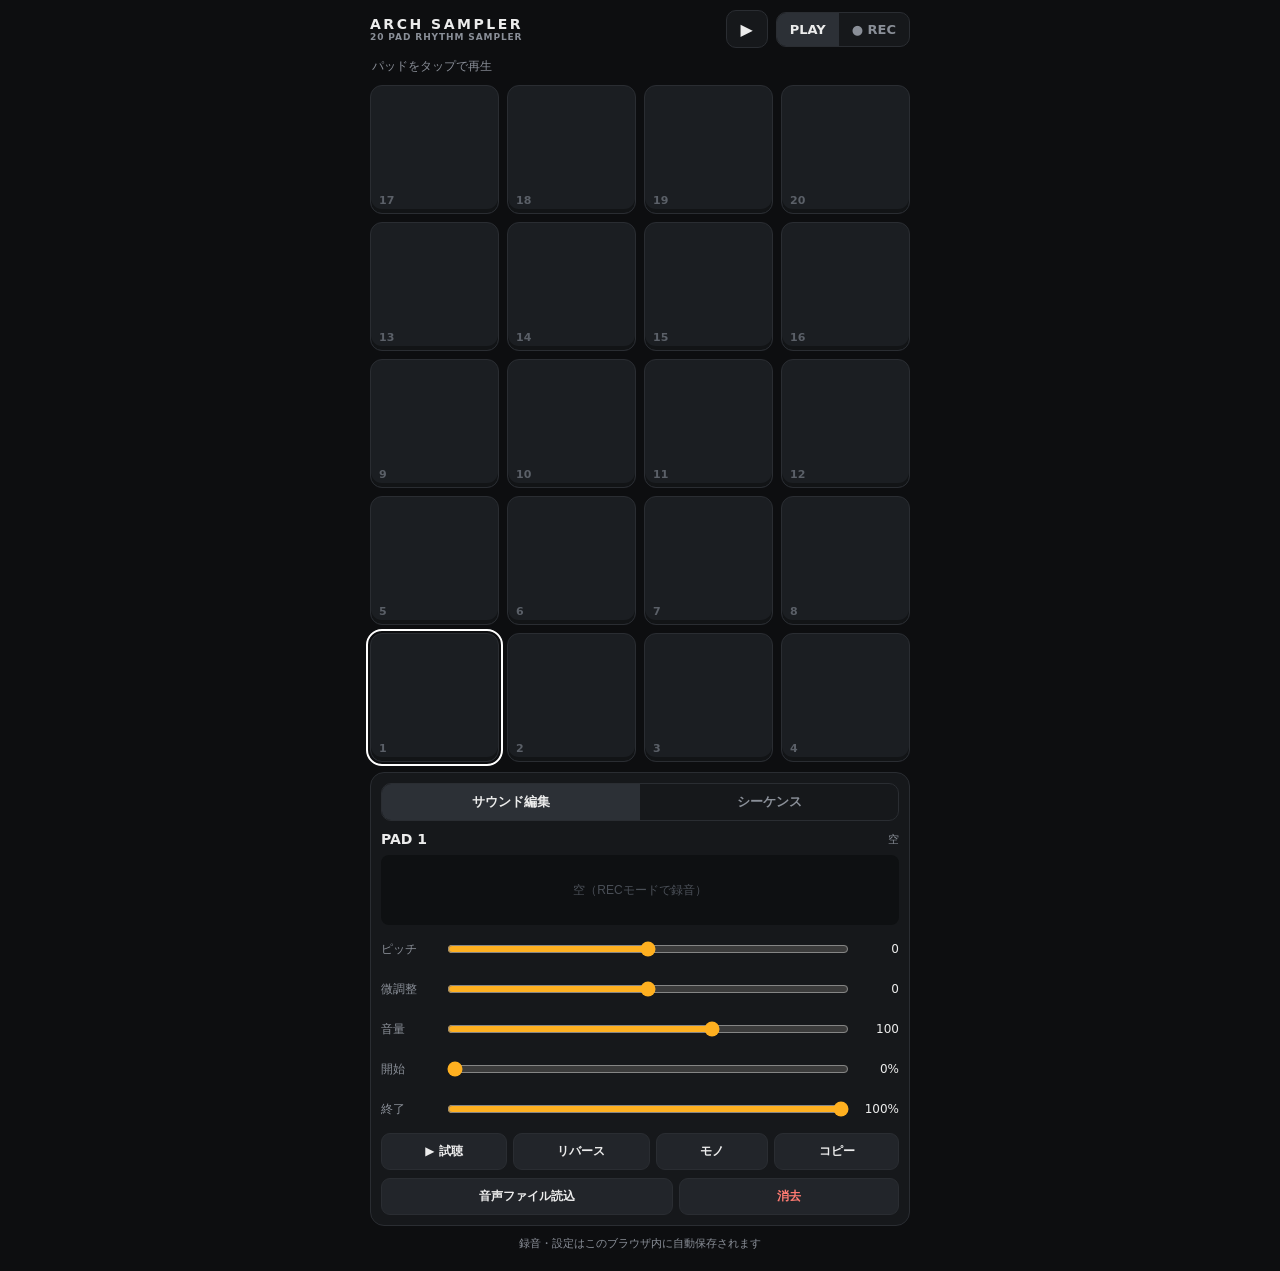
==== index.html @ 5389b0fb "Add ARCH SAMPLER Co-Authored-By: Claude Opus 5.5 <noreply@anthropic.com> Claude-Session: https://cla" ====
<!DOCTYPE html>
<html lang="ja">
<head>
<meta charset="utf-8">
<meta name="viewport" content="width=device-width,initial-scale=1,maximum-scale=1,user-scalable=no,viewport-fit=cover">
<meta name="apple-mobile-web-app-capable" content="yes">
<meta name="theme-color" content="#0d0e10">
<title>ARCH SAMPLER</title>
<style>
:root{--bg:#0d0e10;--panel:#16181b;--line:#2a2d32;--text:#ececec;--dim:#8a8f98;--rec:#ff3b30;--acc:#ffb020}
*{box-sizing:border-box;-webkit-tap-highlight-color:transparent;user-select:none;-webkit-user-select:none;-webkit-touch-callout:none}
html,body{margin:0;background:var(--bg);color:var(--text);font-family:-apple-system,"Hiragino Sans","Noto Sans JP",system-ui,sans-serif;min-height:100%;overscroll-behavior:none}
body{padding:env(safe-area-inset-top) env(safe-area-inset-right) env(safe-area-inset-bottom) env(safe-area-inset-left)}
.app{max-width:560px;margin:0 auto;padding:10px;display:flex;flex-direction:column;gap:10px}
header{display:flex;align-items:center;gap:8px}
h1{font-size:14px;letter-spacing:.18em;margin:0;flex:1;font-weight:800}
h1 small{display:block;font-size:9px;letter-spacing:.1em;color:var(--dim);font-weight:600}
button{font-family:inherit;cursor:pointer}
.seg{display:flex;background:var(--panel);border:1px solid var(--line);border-radius:10px;overflow:hidden}
.seg button{background:none;border:0;color:var(--dim);font-weight:700;font-size:13px;padding:9px 13px}
.seg button.on{background:#2c3036;color:var(--text)}
.seg button.rec.on{background:var(--rec);color:#fff}
.play{width:42px;height:38px;border-radius:10px;border:1px solid var(--line);background:var(--panel);color:var(--text);font-size:16px}
.play.on{background:var(--acc);color:#000;border-color:var(--acc)}
.hint{font-size:12px;color:var(--dim);min-height:17px;padding:0 2px}
.hint.warn{color:var(--acc)}
.pads{display:grid;grid-template-columns:repeat(4,1fr);gap:8px;touch-action:none}
.pad{position:relative;aspect-ratio:1/1;border-radius:12px;background:#1b1e22;border:1px solid var(--line);box-shadow:inset 0 -4px 0 rgba(0,0,0,.35);display:flex;align-items:flex-end;justify-content:space-between;padding:6px 8px;font-size:11px;color:#5b6068;transition:transform .04s,filter .04s;touch-action:none;overflow:hidden}
.pad.has{background:var(--c);color:rgba(0,0,0,.72);border-color:transparent}
.pad.hit{transform:scale(.93);filter:brightness(1.55)}
.pad.sel{outline:2px solid #fff;outline-offset:2px}
.pad.recording{background:var(--rec)!important;color:#fff}
.pad .num{font-weight:800}
.pad .pt{font-weight:700}
.pad .seqdot{position:absolute;top:7px;right:7px;width:6px;height:6px;border-radius:50%;background:rgba(0,0,0,.55);display:none}
.pad.hasseq .seqdot{display:block}
.pad .lv{position:absolute;left:0;bottom:0;width:100%;height:0;background:rgba(255,255,255,.35);pointer-events:none}
.mode-rec .pad:not(.recording){box-shadow:inset 0 0 0 2px rgba(255,59,48,.45),inset 0 -4px 0 rgba(0,0,0,.35)}
.paste .pad{animation:blink .5s infinite alternate}
@keyframes blink{to{filter:brightness(1.3)}}
.panel{background:var(--panel);border:1px solid var(--line);border-radius:14px;padding:10px;display:flex;flex-direction:column;gap:10px}
.tabs{align-self:stretch}.tabs button{flex:1}
.row{display:flex;align-items:center;gap:10px}
.row b{font-size:14px}
.row .info{font-size:11px;color:var(--dim);margin-left:auto}
canvas{width:100%;height:70px;background:#0e1012;border-radius:8px;display:block}
.ctl{display:grid;grid-template-columns:56px 1fr 44px;align-items:center;gap:8px;font-size:12px;color:var(--dim)}
.ctl output{text-align:right;color:var(--text);font-variant-numeric:tabular-nums}
input[type=range]{width:100%;accent-color:var(--acc);height:28px}
.btns{display:flex;flex-wrap:wrap;gap:6px}
.btns button{flex:1 1 auto;min-width:64px;background:#22252a;border:1px solid var(--line);color:var(--text);border-radius:9px;padding:9px 8px;font-size:12px;font-weight:700}
.btns button.on{background:var(--acc);color:#000;border-color:var(--acc)}
.btns button.danger{color:#ff7b72}
.steps{display:grid;grid-template-columns:repeat(8,1fr);gap:6px}
.step{aspect-ratio:1/1;border-radius:7px;border:1px solid var(--line);background:#1d2024}
.step.q{background:#24282d}
.step.on{background:var(--c,var(--acc));border-color:transparent}
.step.now{box-shadow:0 0 0 2px #fff}
.hidden{display:none!important}
.small{font-size:11px;color:var(--dim);line-height:1.5}
</style>
</head>
<body>
<div class="app" id="app">
  <header>
    <h1>ARCH SAMPLER<small>20 PAD RHYTHM SAMPLER</small></h1>
    <button class="play" id="playBtn" aria-label="再生">▶</button>
    <div class="seg" id="modeSeg">
      <button data-mode="play" class="on">PLAY</button>
      <button data-mode="rec" class="rec">● REC</button>
    </div>
  </header>
  <div class="hint" id="hint">パッドをタップで再生</div>
  <div class="pads" id="pads"></div>

  <section class="panel">
    <div class="seg tabs" id="tabSeg">
      <button data-tab="edit" class="on">サウンド編集</button>
      <button data-tab="seq">シーケンス</button>
    </div>

    <div id="tab-edit" style="display:flex;flex-direction:column;gap:8px">
      <div class="row"><b id="selName">PAD 1</b><span class="info" id="selInfo">空</span></div>
      <canvas id="wave"></canvas>
      <div class="ctl"><span>ピッチ</span><input type="range" id="pitch" min="-24" max="24" step="1" value="0"><output id="pitchO">0</output></div>
      <div class="ctl"><span>微調整</span><input type="range" id="fine" min="-50" max="50" step="1" value="0"><output id="fineO">0</output></div>
      <div class="ctl"><span>音量</span><input type="range" id="vol" min="0" max="150" step="1" value="100"><output id="volO">100</output></div>
      <div class="ctl"><span>開始</span><input type="range" id="start" min="0" max="1000" step="1" value="0"><output id="startO">0%</output></div>
      <div class="ctl"><span>終了</span><input type="range" id="end" min="0" max="1000" step="1" value="1000"><output id="endO">100%</output></div>
      <div class="btns">
        <button id="audition">▶ 試聴</button>
        <button id="revBtn">リバース</button>
        <button id="monoBtn">モノ</button>
        <button id="copyBtn">コピー</button>
      </div>
      <div class="btns">
        <button id="loadBtn">音声ファイル読込</button>
        <button id="clearBtn" class="danger">消去</button>
      </div>
      <input type="file" id="file" accept="audio/*" class="hidden">
    </div>

    <div id="tab-seq" class="hidden" style="flex-direction:column;gap:8px">
      <div class="row"><b id="seqName">PAD 1</b><span class="info">16ステップ</span></div>
      <div class="steps" id="steps"></div>
      <div class="ctl"><span>BPM</span><input type="range" id="bpm" min="60" max="200" step="1" value="100"><output id="bpmO">100</output></div>
      <div class="ctl"><span>スウィング</span><input type="range" id="swing" min="0" max="60" step="1" value="0"><output id="swingO">0%</output></div>
      <div class="btns">
        <button id="liveBtn">● タップで打ち込み</button>
        <button id="clearPadSeq">このパッドをクリア</button>
        <button id="clearSeq" class="danger">全クリア</button>
      </div>
      <div class="small">パッドを選んでステップをタップ。「タップで打ち込み」をONにして再生中にパッドを叩くと、近いステップに記録されます。</div>
    </div>
  </section>
  <div class="small" style="text-align:center;padding-bottom:8px">録音・設定はこのブラウザ内に自動保存されます</div>
</div>

<script>
(() => {
const N = 20, STEPS = 16, MAX_REC = 20;
const $ = id => document.getElementById(id);
const hintEl = $('hint');
let ctx = null, master = null;
let mode = 'play', sel = 0, tab = 'edit';
let micStream = null, micSrc = null, micProc = null;
let recPad = -1, recChunks = [], recLen = 0, recLevel = 0;
let copySrc = -1;
let bpm = 100, swing = 0, playing = false, live = false;
let curStep = 0, nextTime = 0, timer = null, schedQ = [];

const pads = Array.from({length: N}, () => ({data: null, sr: 44100, buf: null, rbuf: null, pitch: 0, fine: 0, vol: 100, rev: false, mono: false, start: 0, end: 1000, voice: null}));
let steps = Array.from({length: N}, () => new Array(STEPS).fill(false));
const color = i => `hsl(${(i * 37) % 360} 78% 62%)`;

// ---------- audio ----------
function ensureCtx() {
  if (!ctx) {
    ctx = new (window.AudioContext || window.webkitAudioContext)();
    master = ctx.createGain(); master.gain.value = 0.9;
    const comp = ctx.createDynamicsCompressor();
    comp.threshold.value = -10; comp.ratio.value = 4;
    master.connect(comp); comp.connect(ctx.destination);
  }
  if (ctx.state !== 'running') ctx.resume();
}
function makeBuf(data, sr) {
  const b = ctx.createBuffer(1, data.length, sr);
  if (b.copyToChannel) b.copyToChannel(data, 0); else b.getChannelData(0).set(data);
  return b;
}
function getBuf(p, rev) {
  if (rev) { if (!p.rbuf) p.rbuf = makeBuf(p.data.slice().reverse(), p.sr); return p.rbuf; }
  if (!p.buf) p.buf = makeBuf(p.data, p.sr); return p.buf;
}
function trigger(i, when) {
  const p = pads[i]; if (!p.data) return;
  ensureCtx();
  const t = Math.max(when || 0, ctx.currentTime);
  const buf = getBuf(p, p.rev);
  const rate = Math.pow(2, (p.pitch + p.fine / 100) / 12);
  const dur = buf.duration;
  let s = p.start / 1000 * dur, e = p.end / 1000 * dur;
  if (e < s + 0.01) e = Math.min(dur, s + 0.01);
  if (p.rev) { const s2 = dur - e; e = dur - s; s = s2; }
  const len = (e - s) / rate;
  if (p.mono && p.voice) { try { p.voice.g.gain.setTargetAtTime(0, t, 0.005); p.voice.src.stop(t + 0.03); } catch (_) {} }
  const src = ctx.createBufferSource(); src.buffer = buf; src.playbackRate.value = rate;
  const g = ctx.createGain(); const v = p.vol / 100;
  g.gain.setValueAtTime(0, t); g.gain.linearRampToValueAtTime(v, t + 0.002);
  g.gain.setValueAtTime(v, t + Math.max(0.003, len - 0.008)); g.gain.linearRampToValueAtTime(0, t + len);
  src.connect(g); g.connect(master);
  src.start(t, s, e - s);
  p.voice = {src, g};
  const delay = (t - ctx.currentTime) * 1000;
  setTimeout(() => flash(i), Math.max(0, delay));
}

// ---------- mic / recording ----------
async function ensureMic() {
  if (micProc) return true;
  ensureCtx();
  if (!navigator.mediaDevices || !navigator.mediaDevices.getUserMedia) { hint('このブラウザではマイクが使えません（https で開いてください）', true); return false; }
  try {
    micStream = await navigator.mediaDevices.getUserMedia({audio: {echoCancellation: false, noiseSuppression: false, autoGainControl: false}});
  } catch (e) { hint('マイクの許可が必要です（' + e.name + '）', true); return false; }
  micSrc = ctx.createMediaStreamSource(micStream);
  micProc = ctx.createScriptProcessor(2048, 1, 1);
  micProc.onaudioprocess = ev => {
    const d = ev.inputBuffer.getChannelData(0);
    let pk = 0; for (let k = 0; k < d.length; k += 4) { const a = Math.abs(d[k]); if (a > pk) pk = a; }
    recLevel = recLevel * 0.6 + pk * 0.4;
    if (recPad >= 0) {
      recChunks.push(new Float32Array(d)); recLen += d.length;
      if (recLen / ctx.sampleRate >= MAX_REC) finishRec();
    }
  };
  micSrc.connect(micProc); micProc.connect(ctx.destination);
  return true;
}
function stopMic() {
  if (recPad >= 0) finishRec();
  try { micSrc && micSrc.disconnect(); micProc && micProc.disconnect(); } catch (_) {}
  if (micStream) micStream.getTracks().forEach(t => t.stop());
  micStream = micSrc = micProc = null;
}
function startRec(i) {
  if (!micProc) { ensureMic().then(ok => ok && hint('準備OK。パッドを長押しで録音')); return; }
  recPad = i; recChunks = []; recLen = 0;
  padEls[i].classList.add('recording');
  hint('録音中… 指を離すと停止');
  meterLoop();
}
function meterLoop() {
  if (recPad < 0) return;
  padEls[recPad].querySelector('.lv').style.height = Math.min(100, recLevel * 140) + '%';
  requestAnimationFrame(meterLoop);
}
function finishRec() {
  if (recPad < 0) return;
  const i = recPad; recPad = -1;
  padEls[i].classList.remove('recording');
  padEls[i].querySelector('.lv').style.height = '0';
  const all = new Float32Array(recLen); let o = 0;
  for (const c of recChunks) { all.set(c, o); o += c.length; }
  recChunks = [];
  const sr = ctx.sampleRate;
  const data = trimNorm(all, sr);
  if (!data) { hint('音が小さすぎるか短すぎたので保存しませんでした', true); return; }
  setSample(i, data, sr);
  hint(`PAD ${i + 1} に録音しました（${(data.length / sr).toFixed(2)}秒）`);
}
function trimNorm(d, sr) {
  let pk = 0; for (let k = 0; k < d.length; k++) { const a = Math.abs(d[k]); if (a > pk) pk = a; }
  if (pk < 0.01) return null;
  const th = Math.max(0.008, pk * 0.06);
  let a = 0; while (a < d.length && Math.abs(d[a]) < th) a++;
  let b = d.length - 1; while (b > a && Math.abs(d[b]) < th * 0.5) b--;
  a = Math.max(0, a - Math.floor(sr * 0.004));
  b = Math.min(d.length, b + Math.floor(sr * 0.05));
  if (b - a < sr * 0.03) return null;
  const out = d.slice(a, b); const g = 0.95 / pk;
  for (let k = 0; k < out.length; k++) out[k] *= g;
  const f = Math.min(64, out.length >> 2); for (let k = 0; k < f; k++) out[k] *= k / f; // anti-click fade-in
  return out;
}
function setSample(i, data, sr) {
  const p = pads[i];
  Object.assign(p, {data, sr, buf: null, rbuf: null, start: 0, end: 1000, rev: false});
  savePad(i); select(i); renderPads();
}

// ---------- sequencer ----------
function stepDur() { return 60 / bpm / 4; }
function schedule() {
  while (nextTime < ctx.currentTime + 0.12) {
    const sw = (curStep % 2 === 1) ? stepDur() * (swing / 100) * 0.5 : 0;
    const t = nextTime + sw;
    for (let i = 0; i < N; i++) if (steps[i][curStep]) trigger(i, t);
    const s = curStep;
    schedQ.push({t, s}); if (schedQ.length > 40) schedQ.shift();
    setTimeout(() => markStep(s), Math.max(0, (t - ctx.currentTime) * 1000));
    nextTime += stepDur(); curStep = (curStep + 1) % STEPS;
  }
  timer = setTimeout(schedule, 25);
}
function togglePlay() {
  ensureCtx();
  playing = !playing;
  $('playBtn').classList.toggle('on', playing);
  $('playBtn').textContent = playing ? '■' : '▶';
  if (playing) { curStep = 0; schedQ = []; nextTime = ctx.currentTime + 0.06; schedule(); }
  else { clearTimeout(timer); markStep(-1); }
}
function liveRecord(i) {
  if (!playing || !live || !schedQ.length) return;
  const now = ctx.currentTime; let best = null;
  for (const e of schedQ) if (!best || Math.abs(e.t - now) < Math.abs(best.t - now)) best = e;
  if (best && !steps[i][best.s]) { steps[i][best.s] = true; saveSeq(); renderPads(); if (i === sel) renderSteps(); }
}

// ---------- UI ----------
const padsEl = $('pads'); const padEls = [];
const rowOrder = []; // display top row = pads 17-20 like MPC
for (let r = 4; r >= 0; r--) for (let c = 0; c < 4; c++) rowOrder.push(r * 4 + c);
for (const i of rowOrder) {
  const el = document.createElement('div');
  el.className = 'pad'; el.style.setProperty('--c', color(i));
  el.innerHTML = `<div class="lv"></div><span class="seqdot"></span><span class="num">${i + 1}</span><span class="pt"></span>`;
  el.addEventListener('pointerdown', ev => padDown(i, ev));
  el.addEventListener('pointerup', () => padUp(i));
  el.addEventListener('pointercancel', () => padUp(i));
  el.addEventListener('contextmenu', e => e.preventDefault());
  padsEl.appendChild(el); padEls[i] = el;
}
function padDown(i, ev) {
  ev.preventDefault();
  try { ev.target.closest('.pad').setPointerCapture(ev.pointerId); } catch (_) {}
  ensureCtx();
  if (copySrc >= 0) { doPaste(i); return; }
  if (mode === 'rec') { select(i); startRec(i); return; }
  trigger(i); liveRecord(i);
  if (sel !== i) select(i);
}
function padUp(i) { if (mode === 'rec' && recPad === i) finishRec(); }
function flash(i) { const el = padEls[i]; el.classList.add('hit'); setTimeout(() => el.classList.remove('hit'), 90); }
function renderPads() {
  for (let i = 0; i < N; i++) {
    const p = pads[i], el = padEls[i];
    el.classList.toggle('has', !!p.data);
    el.classList.toggle('sel', i === sel);
    el.classList.toggle('hasseq', steps[i].some(Boolean));
    el.querySelector('.pt').textContent = p.data && p.pitch ? (p.pitch > 0 ? '+' : '') + p.pitch : '';
  }
}
function hint(t, warn) { hintEl.textContent = t; hintEl.classList.toggle('warn', !!warn); }
function defaultHint() { hint(mode === 'rec' ? 'パッドを押している間だけ録音（最大20秒・無音は自動カット）' : 'パッドをタップで再生'); }

function select(i) {
  sel = i; const p = pads[i];
  $('selName').textContent = $('seqName').textContent = 'PAD ' + (i + 1);
  $('selInfo').textContent = p.data ? (p.data.length / p.sr).toFixed(2) + '秒' : '空';
  setCtl('pitch', p.pitch); setCtl('fine', p.fine); setCtl('vol', p.vol); setCtl('start', p.start); setCtl('end', p.end);
  $('revBtn').classList.toggle('on', p.rev); $('monoBtn').classList.toggle('on', p.mono);
  renderPads(); drawWave(); renderSteps();
}
function setCtl(id, v) { $(id).value = v; showCtl(id, v); }
function showCtl(id, v) {
  const o = $(id + 'O');
  if (id === 'start' || id === 'end') o.textContent = Math.round(v / 10) + '%';
  else if (id === 'pitch' || id === 'fine') o.textContent = (v > 0 ? '+' : '') + v;
  else o.textContent = v;
}
['pitch', 'fine', 'vol', 'start', 'end'].forEach(id => {
  $(id).addEventListener('input', e => {
    const p = pads[sel]; let v = +e.target.value;
    if (id === 'start' && v > p.end - 5) { v = p.end - 5; e.target.value = v; }
    if (id === 'end' && v < p.start + 5) { v = p.start + 5; e.target.value = v; }
    p[id] = v; showCtl(id, v);
    if (id === 'start' || id === 'end') drawWave();
    if (id === 'pitch') renderPads();
    savePadSoon(sel);
  });
  $(id).addEventListener('change', () => { if (pads[sel].data && id !== 'vol') trigger(sel); });
});
$('audition').onclick = () => trigger(sel);
$('revBtn').onclick = () => { const p = pads[sel]; p.rev = !p.rev; $('revBtn').classList.toggle('on', p.rev); savePad(sel); trigger(sel); };
$('monoBtn').onclick = () => { const p = pads[sel]; p.mono = !p.mono; $('monoBtn').classList.toggle('on', p.mono); savePad(sel); };
$('copyBtn').onclick = () => {
  if (!pads[sel].data) { hint('コピーする音がありません', true); return; }
  copySrc = sel; document.getElementById('app').classList.add('paste');
  hint(`PAD ${sel + 1} のコピー先をタップ（同じパッドでキャンセル）`, true);
};
function doPaste(i) {
  const s = copySrc; copySrc = -1; document.getElementById('app').classList.remove('paste');
  if (i === s) { defaultHint(); return; }
  const a = pads[s], b = pads[i];
  Object.assign(b, {data: a.data, sr: a.sr, buf: a.buf, rbuf: a.rbuf, pitch: a.pitch, fine: a.fine, vol: a.vol, rev: a.rev, mono: a.mono, start: a.start, end: a.end});
  savePad(i); select(i); renderPads();
  hint(`PAD ${s + 1} → PAD ${i + 1} にコピー。ピッチを変えて音階にできます`);
}
$('clearBtn').onclick = () => {
  const p = pads[sel]; if (!p.data) return;
  if ($('clearBtn').dataset.arm !== '1') { $('clearBtn').dataset.arm = '1'; $('clearBtn').textContent = 'もう一度で消去'; setTimeout(() => { $('clearBtn').dataset.arm = ''; $('clearBtn').textContent = '消去'; }, 2000); return; }
  $('clearBtn').dataset.arm = ''; $('clearBtn').textContent = '消去';
  Object.assign(p, {data: null, buf: null, rbuf: null, pitch: 0, fine: 0, vol: 100, rev: false, mono: false, start: 0, end: 1000});
  savePad(sel); select(sel);
};
$('loadBtn').onclick = () => { ensureCtx(); $('file').click(); };
$('file').onchange = async e => {
  const f = e.target.files[0]; e.target.value = ''; if (!f) return;
  try {
    const ab = await f.arrayBuffer();
    const buf = await new Promise((res, rej) => { const r = ctx.decodeAudioData(ab, res, rej); if (r && r.then) r.then(res, rej); });
    const len = Math.min(buf.length, buf.sampleRate * 30);
    const d = new Float32Array(len);
    for (let c = 0; c < buf.numberOfChannels; c++) { const ch = buf.getChannelData(c); for (let k = 0; k < len; k++) d[k] += ch[k] / buf.numberOfChannels; }
    const out = trimNorm(d, buf.sampleRate) || d;
    setSample(sel, out, buf.sampleRate);
    hint(`PAD ${sel + 1} に「${f.name}」を読み込みました`);
  } catch (err) { hint('このファイルは読み込めませんでした', true); }
};

// mode / tabs
$('modeSeg').onclick = async e => {
  const b = e.target.closest('button'); if (!b) return;
  mode = b.dataset.mode;
  [...$('modeSeg').children].forEach(x => x.classList.toggle('on', x === b));
  document.getElementById('app').classList.toggle('mode-rec', mode === 'rec');
  defaultHint();
  if (mode === 'rec') { const ok = await ensureMic(); if (ok) defaultHint(); }
  else stopMic(); // マイクを閉じて再生音量を元に戻す
};
$('tabSeg').onclick = e => {
  const b = e.target.closest('button'); if (!b) return;
  tab = b.dataset.tab;
  [...$('tabSeg').children].forEach(x => x.classList.toggle('on', x === b));
  $('tab-edit').style.display = tab === 'edit' ? 'flex' : 'none';
  $('tab-seq').classList.toggle('hidden', tab !== 'seq'); $('tab-seq').style.display = tab === 'seq' ? 'flex' : 'none';
};
$('playBtn').onclick = togglePlay;

// steps
const stepsEl = $('steps'); const stepEls = [];
for (let s = 0; s < STEPS; s++) {
  const b = document.createElement('button'); b.className = 'step' + (Math.floor(s / 4) % 2 ? ' q' : '');
  b.onclick = () => { steps[sel][s] = !steps[sel][s]; renderSteps(); renderPads(); saveSeq(); if (steps[sel][s] && !playing) trigger(sel); };
  stepsEl.appendChild(b); stepEls.push(b);
}
function renderSteps() { stepEls.forEach((b, s) => { b.classList.toggle('on', steps[sel][s]); b.style.setProperty('--c', color(sel)); }); }
function markStep(s) { stepEls.forEach((b, k) => b.classList.toggle('now', k === s)); }
$('bpm').oninput = e => { bpm = +e.target.value; $('bpmO').textContent = bpm; saveSeq(); };
$('swing').oninput = e => { swing = +e.target.value; $('swingO').textContent = swing + '%'; saveSeq(); };
$('liveBtn').onclick = () => { live = !live; $('liveBtn').classList.toggle('on', live); hint(live ? '再生中にパッドを叩くとステップに記録されます' : 'パッドをタップで再生'); };
$('clearPadSeq').onclick = () => { steps[sel].fill(false); renderSteps(); renderPads(); saveSeq(); };
$('clearSeq').onclick = () => { steps.forEach(r => r.fill(false)); renderSteps(); renderPads(); saveSeq(); };

// waveform
function drawWave() {
  const cv = $('wave'), dpr = window.devicePixelRatio || 1;
  const w = cv.clientWidth * dpr, h = cv.clientHeight * dpr;
  if (!w) return; cv.width = w; cv.height = h;
  const g = cv.getContext('2d'); g.clearRect(0, 0, w, h);
  const p = pads[sel];
  if (!p.data) { g.fillStyle = '#4a4f57'; g.font = `${12 * dpr}px sans-serif`; g.textAlign = 'center'; g.fillText(mode === 'rec' ? 'パッドを長押しで録音' : '空（RECモードで録音）', w / 2, h / 2 + 4 * dpr); return; }
  const d = p.data, step = d.length / w;
  g.fillStyle = color(sel);
  for (let x = 0; x < w; x++) {
    let mn = 1, mx = -1; const a = Math.floor(x * step), b = Math.min(d.length, Math.floor((x + 1) * step) + 1);
    for (let k = a; k < b; k++) { const v = d[k]; if (v < mn) mn = v; if (v > mx) mx = v; }
    const y1 = (1 - mx) * h / 2, y2 = (1 - mn) * h / 2; g.fillRect(x, y1, 1, Math.max(1, y2 - y1));
  }
  g.fillStyle = 'rgba(0,0,0,.65)';
  g.fillRect(0, 0, w * p.start / 1000, h); g.fillRect(w * p.end / 1000, 0, w, h);
  g.fillStyle = '#fff'; g.fillRect(w * p.start / 1000, 0, dpr, h); g.fillRect(w * p.end / 1000 - dpr, 0, dpr, h);
}
window.addEventListener('resize', drawWave);

// ---------- persistence (IndexedDB, optional) ----------
let db = null; const saveTimers = {};
function openDB() {
  return new Promise(res => {
    try { const r = indexedDB.open('arch-sampler', 1); r.onupgradeneeded = () => r.result.createObjectStore('kv'); r.onsuccess = () => { db = r.result; res(); }; r.onerror = () => res(); }
    catch (_) { res(); }
  });
}
function put(k, v) { try { db && db.transaction('kv', 'readwrite').objectStore('kv').put(v, k); } catch (_) {} }
function get(k) { return new Promise(res => { try { const r = db.transaction('kv').objectStore('kv').get(k); r.onsuccess = () => res(r.result); r.onerror = () => res(null); } catch (_) { res(null); } }); }
function savePad(i) { const p = pads[i]; put('pad' + i, {data: p.data, sr: p.sr, pitch: p.pitch, fine: p.fine, vol: p.vol, rev: p.rev, mono: p.mono, start: p.start, end: p.end}); }
function savePadSoon(i) { clearTimeout(saveTimers[i]); saveTimers[i] = setTimeout(() => savePad(i), 400); }
function saveSeq() { put('seq', {steps, bpm, swing}); }
async function load() {
  await openDB(); if (!db) return;
  for (let i = 0; i < N; i++) { const v = await get('pad' + i); if (v) Object.assign(pads[i], v, {buf: null, rbuf: null}); }
  const s = await get('seq');
  if (s) { if (s.steps) steps = s.steps; bpm = s.bpm || 100; swing = s.swing || 0; $('bpm').value = bpm; $('bpmO').textContent = bpm; $('swing').value = swing; $('swingO').textContent = swing + '%'; }
}

load().then(() => { select(0); renderPads(); });
select(0);
})();
</script>
</body>
</html>
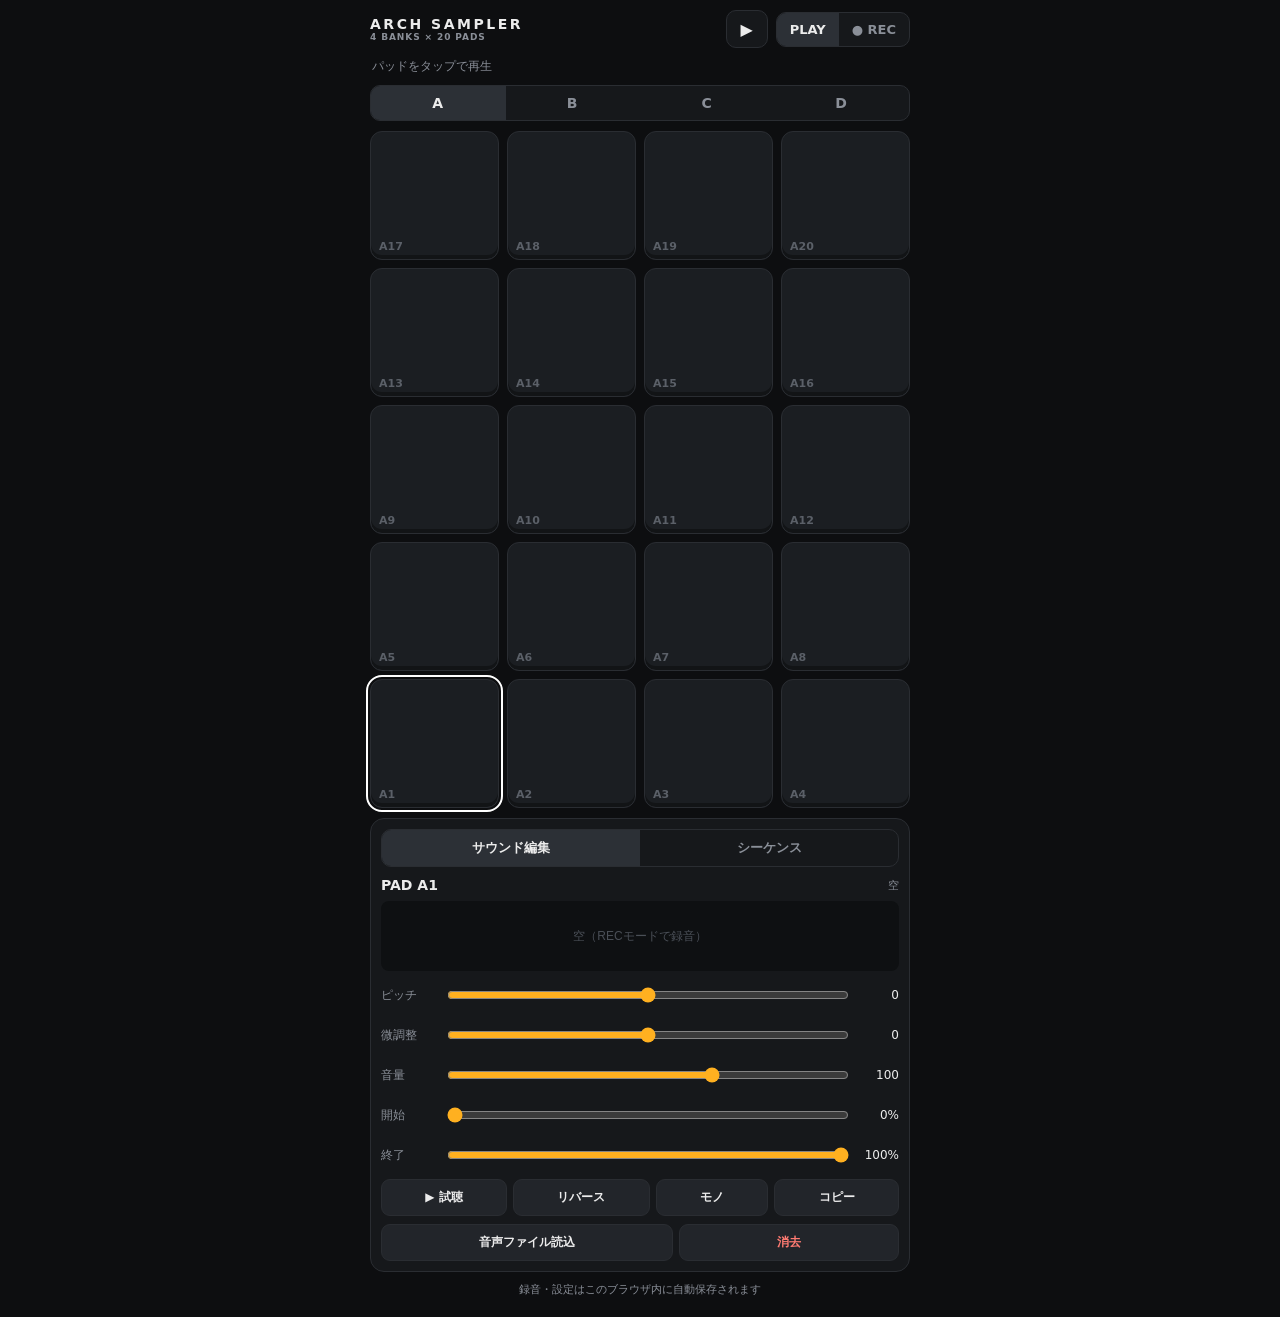
==== commit 615af8ad: "Fix quiet playback after recording on iOS; add pad banks A-D Co-Authored-By: Claude Opus 5.5 <norepl" ====
--- a/index.html
+++ b/index.html
@@ -32,6 +32,10 @@
 .pad.recording{background:var(--rec)!important;color:#fff}
 .pad .num{font-weight:800}
 .pad .pt{font-weight:700}
+.pad.arming{background:#ff9500!important;color:#000}
+.banks button{flex:1;position:relative;font-size:14px;letter-spacing:.1em}
+.banks button i{position:absolute;top:6px;right:8px;width:5px;height:5px;border-radius:50%}
+.banks button i.used{background:#8a8f98}.banks button i.seq{background:var(--acc)}
 .pad .seqdot{position:absolute;top:7px;right:7px;width:6px;height:6px;border-radius:50%;background:rgba(0,0,0,.55);display:none}
 .pad.hasseq .seqdot{display:block}
 .pad .lv{position:absolute;left:0;bottom:0;width:100%;height:0;background:rgba(255,255,255,.35);pointer-events:none}
@@ -63,7 +67,7 @@
 <body>
 <div class="app" id="app">
   <header>
-    <h1>ARCH SAMPLER<small>20 PAD RHYTHM SAMPLER</small></h1>
+    <h1>ARCH SAMPLER<small>4 BANKS × 20 PADS</small></h1>
     <button class="play" id="playBtn" aria-label="再生">▶</button>
     <div class="seg" id="modeSeg">
       <button data-mode="play" class="on">PLAY</button>
@@ -71,6 +75,7 @@
     </div>
   </header>
   <div class="hint" id="hint">パッドをタップで再生</div>
+  <div class="seg banks" id="banks"></div>
   <div class="pads" id="pads"></div>
 
   <section class="panel">
@@ -118,7 +123,10 @@
 
 <script>
 (() => {
-const N = 20, STEPS = 16, MAX_REC = 20;
+const PER = 20, BANKS = 4, N = PER * BANKS, STEPS = 16, MAX_REC = 20, BANK_NAMES = 'ABCD';
+let bank = 0;
+const padName = g => 'PAD ' + BANK_NAMES[Math.floor(g / PER)] + (g % PER + 1);
+const elOf = g => (Math.floor(g / PER) === bank ? padEls[g % PER] : null);
 const $ = id => document.getElementById(id);
 const hintEl = $('hint');
 let ctx = null, master = null;
@@ -134,6 +142,18 @@
 const color = i => `hsl(${(i * 37) % 360} 78% 62%)`;
 
 // ---------- audio ----------
+function setSession(type) { try { if (navigator.audioSession) navigator.audioSession.type = type; } catch (_) {} }
+function resetCtx() {
+  // iOSはマイク使用後に再生が通話用の小さい音量のまま戻らないことがあるので、AudioContextを作り直す
+  const wasPlaying = playing;
+  if (wasPlaying) togglePlay();
+  try { ctx && ctx.close(); } catch (_) {}
+  ctx = null; master = null;
+  pads.forEach(p => { p.buf = null; p.rbuf = null; p.voice = null; });
+  setSession('playback');
+  ensureCtx();
+  if (wasPlaying) togglePlay();
+}
 function ensureCtx() {
   if (!ctx) {
     ctx = new (window.AudioContext || window.webkitAudioContext)();
@@ -179,6 +199,7 @@
 // ---------- mic / recording ----------
 async function ensureMic() {
   if (micProc) return true;
+  setSession('play-and-record');
   ensureCtx();
   if (!navigator.mediaDevices || !navigator.mediaDevices.getUserMedia) { hint('このブラウザではマイクが使えません（https で開いてください）', true); return false; }
   try {
@@ -198,37 +219,55 @@
   micSrc.connect(micProc); micProc.connect(ctx.destination);
   return true;
 }
-function stopMic() {
-  if (recPad >= 0) finishRec();
+// マイクを閉じて再生用の音量に戻す
+function releaseMic() {
+  const had = !!micStream;
   try { micSrc && micSrc.disconnect(); micProc && micProc.disconnect(); } catch (_) {}
   if (micStream) micStream.getTracks().forEach(t => t.stop());
   micStream = micSrc = micProc = null;
-}
+  if (had) resetCtx();
+}
+function stopMic() {
+  recWant = -1; clearArming();
+  if (recPad >= 0) finishRec(); else releaseMic();
+}
+let recWant = -1;
+function clearArming() { padEls.forEach(e => e.classList.remove('arming')); }
 function startRec(i) {
-  if (!micProc) { ensureMic().then(ok => ok && hint('準備OK。パッドを長押しで録音')); return; }
+  recWant = i;
+  const el = elOf(i); el && el.classList.add('arming');
+  hint('準備中… 赤くなったら録音開始');
+  if (micProc) { beginRec(i); return; }
+  ensureMic().then(ok => {
+    if (ok && recWant === i) beginRec(i);
+    else { clearArming(); if (ok) releaseMic(); else return; defaultHint(); }
+  });
+}
+function beginRec(i) {
+  clearArming();
   recPad = i; recChunks = []; recLen = 0;
-  padEls[i].classList.add('recording');
-  hint('録音中… 指を離すと停止');
+  const el = elOf(i); el && el.classList.add('recording');
+  hint('● 録音中… 指を離すと停止');
   meterLoop();
 }
 function meterLoop() {
   if (recPad < 0) return;
-  padEls[recPad].querySelector('.lv').style.height = Math.min(100, recLevel * 140) + '%';
+  const el = elOf(recPad); if (el) el.querySelector('.lv').style.height = Math.min(100, recLevel * 140) + '%';
   requestAnimationFrame(meterLoop);
 }
 function finishRec() {
   if (recPad < 0) return;
-  const i = recPad; recPad = -1;
-  padEls[i].classList.remove('recording');
-  padEls[i].querySelector('.lv').style.height = '0';
+  const i = recPad; recPad = -1; recWant = -1;
+  padEls.forEach(e => { e.classList.remove('recording'); e.querySelector('.lv').style.height = '0'; });
   const all = new Float32Array(recLen); let o = 0;
   for (const c of recChunks) { all.set(c, o); o += c.length; }
   recChunks = [];
   const sr = ctx.sampleRate;
+  releaseMic(); // 録音のたびにマイクを閉じる → 音量が小さくならない
   const data = trimNorm(all, sr);
   if (!data) { hint('音が小さすぎるか短すぎたので保存しませんでした', true); return; }
   setSample(i, data, sr);
-  hint(`PAD ${i + 1} に録音しました（${(data.length / sr).toFixed(2)}秒）`);
+  hint(`${padName(i)} に録音しました（${(data.length / sr).toFixed(2)}秒）`);
 }
 function trimNorm(d, sr) {
   let pk = 0; for (let k = 0; k < d.length; k++) { const a = Math.abs(d[k]); if (a > pk) pk = a; }
@@ -283,15 +322,29 @@
 const padsEl = $('pads'); const padEls = [];
 const rowOrder = []; // display top row = pads 17-20 like MPC
 for (let r = 4; r >= 0; r--) for (let c = 0; c < 4; c++) rowOrder.push(r * 4 + c);
-for (const i of rowOrder) {
+for (const k of rowOrder) {
   const el = document.createElement('div');
-  el.className = 'pad'; el.style.setProperty('--c', color(i));
-  el.innerHTML = `<div class="lv"></div><span class="seqdot"></span><span class="num">${i + 1}</span><span class="pt"></span>`;
-  el.addEventListener('pointerdown', ev => padDown(i, ev));
-  el.addEventListener('pointerup', () => padUp(i));
-  el.addEventListener('pointercancel', () => padUp(i));
+  el.className = 'pad';
+  el.innerHTML = `<div class="lv"></div><span class="seqdot"></span><span class="num"></span><span class="pt"></span>`;
+  el.addEventListener('pointerdown', ev => padDown(bank * PER + k, ev));
+  el.addEventListener('pointerup', () => padUp(bank * PER + k));
+  el.addEventListener('pointercancel', () => padUp(bank * PER + k));
   el.addEventListener('contextmenu', e => e.preventDefault());
-  padsEl.appendChild(el); padEls[i] = el;
+  padsEl.appendChild(el); padEls[k] = el;
+}
+// バンク切替
+const bankEl = $('banks');
+for (let b = 0; b < BANKS; b++) {
+  const btn = document.createElement('button');
+  btn.innerHTML = `${BANK_NAMES[b]}<i></i>`;
+  btn.onclick = () => setBank(b);
+  bankEl.appendChild(btn);
+}
+function setBank(b) {
+  if (recPad >= 0 || recWant >= 0) return;
+  bank = b;
+  select(bank * PER + (sel % PER));
+  try { localStorage.setItem('arch-sampler-bank', b); } catch (_) {}
 }
 function padDown(i, ev) {
   ev.preventDefault();
@@ -302,23 +355,35 @@
   trigger(i); liveRecord(i);
   if (sel !== i) select(i);
 }
-function padUp(i) { if (mode === 'rec' && recPad === i) finishRec(); }
-function flash(i) { const el = padEls[i]; el.classList.add('hit'); setTimeout(() => el.classList.remove('hit'), 90); }
+function padUp(i) {
+  if (mode !== 'rec') return;
+  if (recPad === i) finishRec();
+  else if (recWant === i) { recWant = -1; clearArming(); defaultHint(); }
+}
+function flash(i) { const el = elOf(i); if (!el) return; el.classList.add('hit'); setTimeout(() => el.classList.remove('hit'), 90); }
 function renderPads() {
-  for (let i = 0; i < N; i++) {
-    const p = pads[i], el = padEls[i];
+  for (let k = 0; k < PER; k++) {
+    const i = bank * PER + k, p = pads[i], el = padEls[k];
+    el.style.setProperty('--c', color(i));
     el.classList.toggle('has', !!p.data);
     el.classList.toggle('sel', i === sel);
     el.classList.toggle('hasseq', steps[i].some(Boolean));
+    el.querySelector('.num').textContent = BANK_NAMES[bank] + (k + 1);
     el.querySelector('.pt').textContent = p.data && p.pitch ? (p.pitch > 0 ? '+' : '') + p.pitch : '';
   }
+  [...bankEl.children].forEach((btn, b) => {
+    btn.classList.toggle('on', b === bank);
+    const used = pads.slice(b * PER, b * PER + PER).some(p => p.data);
+    const seq = steps.slice(b * PER, b * PER + PER).some(r => r.some(Boolean));
+    btn.querySelector('i').className = seq ? 'seq' : used ? 'used' : '';
+  });
 }
 function hint(t, warn) { hintEl.textContent = t; hintEl.classList.toggle('warn', !!warn); }
 function defaultHint() { hint(mode === 'rec' ? 'パッドを押している間だけ録音（最大20秒・無音は自動カット）' : 'パッドをタップで再生'); }
 
 function select(i) {
   sel = i; const p = pads[i];
-  $('selName').textContent = $('seqName').textContent = 'PAD ' + (i + 1);
+  $('selName').textContent = $('seqName').textContent = padName(i);
   $('selInfo').textContent = p.data ? (p.data.length / p.sr).toFixed(2) + '秒' : '空';
   setCtl('pitch', p.pitch); setCtl('fine', p.fine); setCtl('vol', p.vol); setCtl('start', p.start); setCtl('end', p.end);
   $('revBtn').classList.toggle('on', p.rev); $('monoBtn').classList.toggle('on', p.mono);
@@ -349,7 +414,7 @@
 $('copyBtn').onclick = () => {
   if (!pads[sel].data) { hint('コピーする音がありません', true); return; }
   copySrc = sel; document.getElementById('app').classList.add('paste');
-  hint(`PAD ${sel + 1} のコピー先をタップ（同じパッドでキャンセル）`, true);
+  hint(`${padName(sel)} のコピー先をタップ（バンク切替OK・同じパッドでキャンセル）`, true);
 };
 function doPaste(i) {
   const s = copySrc; copySrc = -1; document.getElementById('app').classList.remove('paste');
@@ -357,7 +422,7 @@
   const a = pads[s], b = pads[i];
   Object.assign(b, {data: a.data, sr: a.sr, buf: a.buf, rbuf: a.rbuf, pitch: a.pitch, fine: a.fine, vol: a.vol, rev: a.rev, mono: a.mono, start: a.start, end: a.end});
   savePad(i); select(i); renderPads();
-  hint(`PAD ${s + 1} → PAD ${i + 1} にコピー。ピッチを変えて音階にできます`);
+  hint(`${padName(s)} → ${padName(i)} にコピー。ピッチを変えて音階にできます`);
 }
 $('clearBtn').onclick = () => {
   const p = pads[sel]; if (!p.data) return;
@@ -377,7 +442,7 @@
     for (let c = 0; c < buf.numberOfChannels; c++) { const ch = buf.getChannelData(c); for (let k = 0; k < len; k++) d[k] += ch[k] / buf.numberOfChannels; }
     const out = trimNorm(d, buf.sampleRate) || d;
     setSample(sel, out, buf.sampleRate);
-    hint(`PAD ${sel + 1} に「${f.name}」を読み込みました`);
+    hint(`${padName(sel)} に「${f.name}」を読み込みました`);
   } catch (err) { hint('このファイルは読み込めませんでした', true); }
 };
 
@@ -388,7 +453,7 @@
   [...$('modeSeg').children].forEach(x => x.classList.toggle('on', x === b));
   document.getElementById('app').classList.toggle('mode-rec', mode === 'rec');
   defaultHint();
-  if (mode === 'rec') { const ok = await ensureMic(); if (ok) defaultHint(); }
+  if (mode === 'rec') { const ok = await ensureMic(); if (ok) { releaseMic(); defaultHint(); } } // 許可だけ先に取ってすぐ閉じる
   else stopMic(); // マイクを閉じて再生音量を元に戻す
 };
 $('tabSeg').onclick = e => {
@@ -453,11 +518,12 @@
   await openDB(); if (!db) return;
   for (let i = 0; i < N; i++) { const v = await get('pad' + i); if (v) Object.assign(pads[i], v, {buf: null, rbuf: null}); }
   const s = await get('seq');
-  if (s) { if (s.steps) steps = s.steps; bpm = s.bpm || 100; swing = s.swing || 0; $('bpm').value = bpm; $('bpmO').textContent = bpm; $('swing').value = swing; $('swingO').textContent = swing + '%'; }
-}
-
-load().then(() => { select(0); renderPads(); });
-select(0);
+  if (s) { if (s.steps) s.steps.forEach((r, i) => { if (i < N && Array.isArray(r)) steps[i] = r.slice(0, STEPS); }); bpm = s.bpm || 100; swing = s.swing || 0; $('bpm').value = bpm; $('bpmO').textContent = bpm; $('swing').value = swing; $('swingO').textContent = swing + '%'; }
+}
+
+try { const b = +localStorage.getItem('arch-sampler-bank'); if (b >= 0 && b < BANKS) bank = b; } catch (_) {}
+load().then(() => { select(bank * PER); renderPads(); });
+select(bank * PER);
 })();
 </script>
 </body>
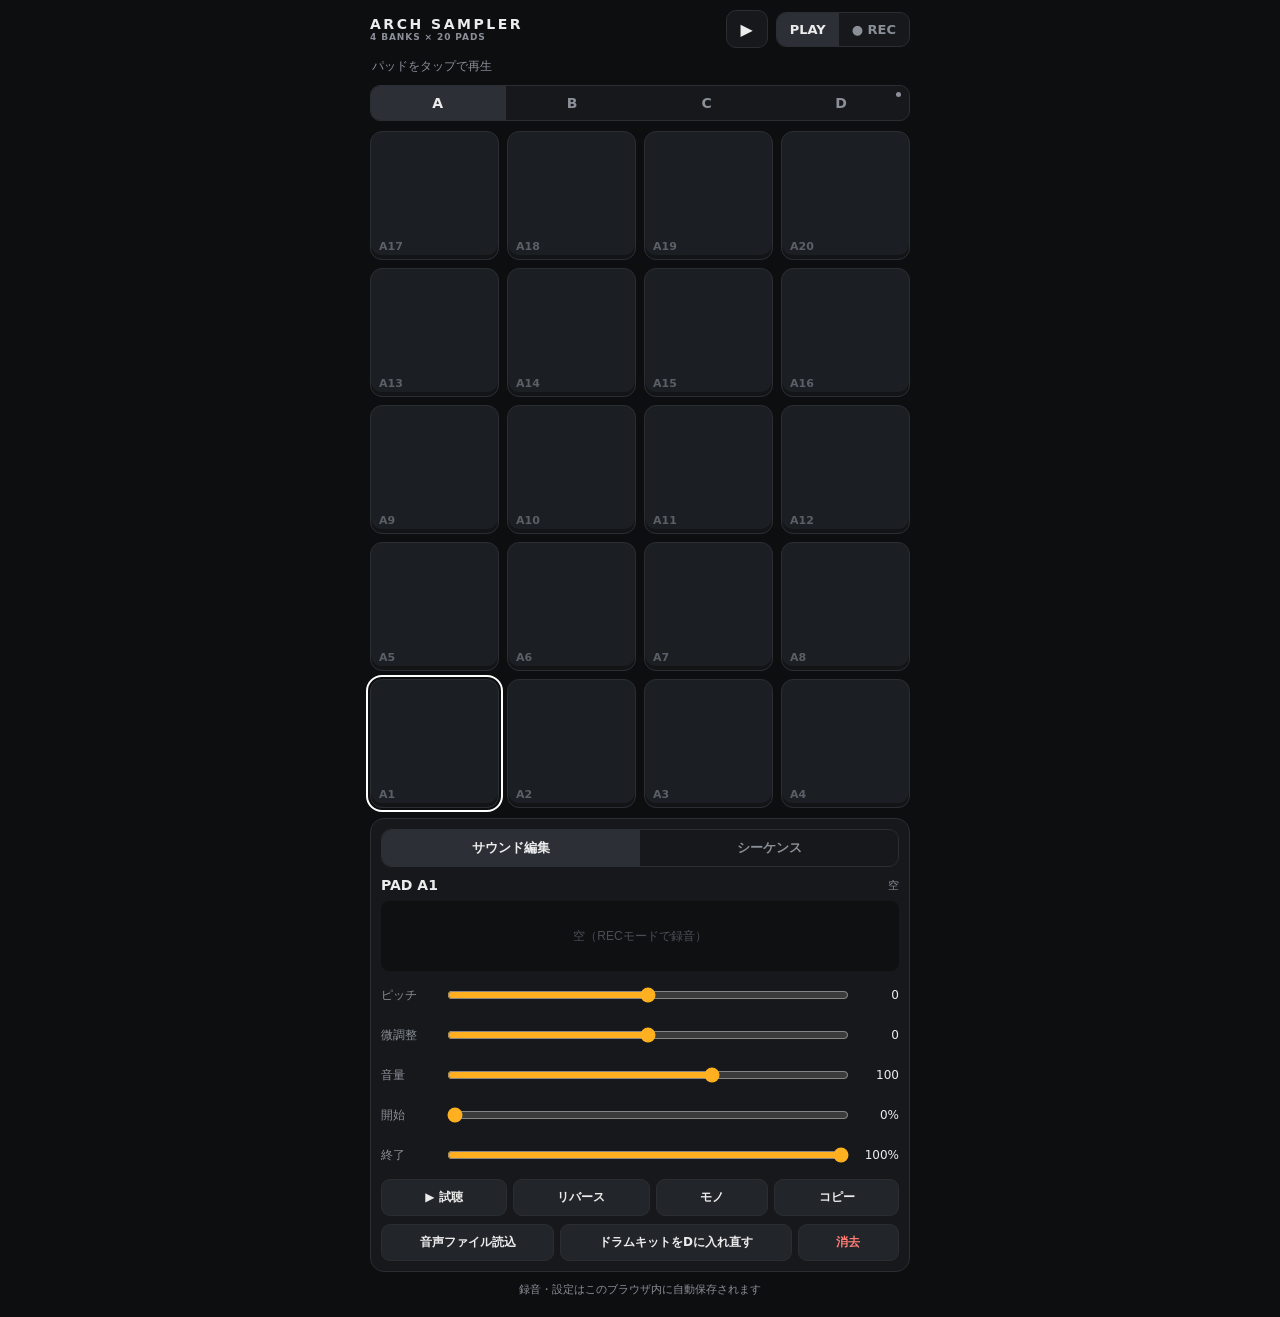
==== commit f94aa468: "Tap-to-arm recording with auto start/stop; built-in drum kit in bank D Co-Authored-By: Claude Opus 5" ====
--- a/index.html
+++ b/index.html
@@ -32,6 +32,7 @@
 .pad.recording{background:var(--rec)!important;color:#fff}
 .pad .num{font-weight:800}
 .pad .pt{font-weight:700}
+.pad .nm{position:absolute;top:6px;left:8px;right:14px;font-size:9px;font-weight:800;letter-spacing:.04em;white-space:nowrap;overflow:hidden;text-overflow:ellipsis}
 .pad.arming{background:#ff9500!important;color:#000}
 .banks button{flex:1;position:relative;font-size:14px;letter-spacing:.1em}
 .banks button i{position:absolute;top:6px;right:8px;width:5px;height:5px;border-radius:50%}
@@ -100,6 +101,7 @@
       </div>
       <div class="btns">
         <button id="loadBtn">音声ファイル読込</button>
+        <button id="drumBtn">ドラムキットをDに入れ直す</button>
         <button id="clearBtn" class="danger">消去</button>
       </div>
       <input type="file" id="file" accept="audio/*" class="hidden">
@@ -137,7 +139,7 @@
 let bpm = 100, swing = 0, playing = false, live = false;
 let curStep = 0, nextTime = 0, timer = null, schedQ = [];
 
-const pads = Array.from({length: N}, () => ({data: null, sr: 44100, buf: null, rbuf: null, pitch: 0, fine: 0, vol: 100, rev: false, mono: false, start: 0, end: 1000, voice: null}));
+const pads = Array.from({length: N}, () => ({name: '', data: null, sr: 44100, buf: null, rbuf: null, pitch: 0, fine: 0, vol: 100, rev: false, mono: false, start: 0, end: 1000, voice: null}));
 let steps = Array.from({length: N}, () => new Array(STEPS).fill(false));
 const color = i => `hsl(${(i * 37) % 360} 78% 62%)`;
 
@@ -211,9 +213,20 @@
     const d = ev.inputBuffer.getChannelData(0);
     let pk = 0; for (let k = 0; k < d.length; k += 4) { const a = Math.abs(d[k]); if (a > pk) pk = a; }
     recLevel = recLevel * 0.6 + pk * 0.4;
+    const dt = d.length / ctx.sampleRate;
     if (recPad >= 0) {
       recChunks.push(new Float32Array(d)); recLen += d.length;
-      if (recLen / ctx.sampleRate >= MAX_REC) finishRec();
+      if (pk > recPeak) recPeak = pk;
+      const silTh = Math.max(noiseFloor * 2.5, recPeak * 0.06, 0.012);
+      silentFor = pk < silTh ? silentFor + dt : 0;
+      if (silentFor >= SILENCE_STOP || recLen / ctx.sampleRate >= MAX_REC) finishRec();
+    } else if (recWant >= 0 && listening) {
+      // 待機中：直前の音を少し残しておき（アタックを逃さない）、音が出たら録音開始
+      preroll.push(new Float32Array(d)); if (preroll.length > 4) preroll.shift();
+      listenTime += dt;
+      if (listenTime < 0.2) { noiseFloor = Math.max(noiseFloor, pk); return; }
+      if (pk > Math.max(0.04, noiseFloor * 3)) beginRec(recWant);
+      else if (listenTime > 20) cancelRec('音が検出されなかったので中止しました');
     }
   };
   micSrc.connect(micProc); micProc.connect(ctx.destination);
@@ -228,30 +241,40 @@
   if (had) resetCtx();
 }
 function stopMic() {
-  recWant = -1; clearArming();
-  if (recPad >= 0) finishRec(); else releaseMic();
-}
-let recWant = -1;
+  if (recPad >= 0) finishRec(); else cancelRec();
+}
+let recWant = -1, listening = false, listenTime = 0, noiseFloor = 0, preroll = [], recPeak = 0, silentFor = 0;
+const SILENCE_STOP = 0.8; // 音が止んでからこの秒数で自動停止
 function clearArming() { padEls.forEach(e => e.classList.remove('arming')); }
 function startRec(i) {
-  recWant = i;
+  recWant = i; listening = false;
   const el = elOf(i); el && el.classList.add('arming');
-  hint('準備中… 赤くなったら録音開始');
-  if (micProc) { beginRec(i); return; }
+  hint('待機中… 音を出すと自動で録音（もう一度タップで中止）');
   ensureMic().then(ok => {
-    if (ok && recWant === i) beginRec(i);
-    else { clearArming(); if (ok) releaseMic(); else return; defaultHint(); }
+    if (!ok) { recWant = -1; clearArming(); return; }
+    if (recWant !== i) return;
+    listenTime = 0; noiseFloor = 0; preroll = []; listening = true;
+    meterLoop();
   });
+}
+function cancelRec(msg) {
+  recWant = -1; listening = false; preroll = [];
+  clearArming(); padEls.forEach(e => e.querySelector('.lv').style.height = '0');
+  releaseMic();
+  if (msg) hint(msg, true); else defaultHint();
 }
 function beginRec(i) {
   clearArming();
-  recPad = i; recChunks = []; recLen = 0;
+  listening = false;
+  recPad = i; recChunks = preroll; preroll = [];
+  recLen = recChunks.reduce((a, c) => a + c.length, 0);
+  recPeak = 0; silentFor = 0;
   const el = elOf(i); el && el.classList.add('recording');
-  hint('● 録音中… 指を離すと停止');
-  meterLoop();
+  hint('● 録音中… 音が止むと自動で停止（タップでも停止）');
 }
 function meterLoop() {
-  if (recPad < 0) return;
+  if (recPad < 0 && recWant < 0) return;
+  if (recPad < 0) { const el = elOf(recWant); if (el) el.querySelector('.lv').style.height = Math.min(100, recLevel * 140) + '%'; requestAnimationFrame(meterLoop); return; }
   const el = elOf(recPad); if (el) el.querySelector('.lv').style.height = Math.min(100, recLevel * 140) + '%';
   requestAnimationFrame(meterLoop);
 }
@@ -285,7 +308,7 @@
 }
 function setSample(i, data, sr) {
   const p = pads[i];
-  Object.assign(p, {data, sr, buf: null, rbuf: null, start: 0, end: 1000, rev: false});
+  Object.assign(p, {name: '', data, sr, buf: null, rbuf: null, start: 0, end: 1000, rev: false});
   savePad(i); select(i); renderPads();
 }
 
@@ -325,7 +348,7 @@
 for (const k of rowOrder) {
   const el = document.createElement('div');
   el.className = 'pad';
-  el.innerHTML = `<div class="lv"></div><span class="seqdot"></span><span class="num"></span><span class="pt"></span>`;
+  el.innerHTML = `<div class="lv"></div><span class="nm"></span><span class="seqdot"></span><span class="num"></span><span class="pt"></span>`;
   el.addEventListener('pointerdown', ev => padDown(bank * PER + k, ev));
   el.addEventListener('pointerup', () => padUp(bank * PER + k));
   el.addEventListener('pointercancel', () => padUp(bank * PER + k));
@@ -351,15 +374,16 @@
   try { ev.target.closest('.pad').setPointerCapture(ev.pointerId); } catch (_) {}
   ensureCtx();
   if (copySrc >= 0) { doPaste(i); return; }
-  if (mode === 'rec') { select(i); startRec(i); return; }
+  if (mode === 'rec') {
+    if (recPad === i) { finishRec(); return; }          // 録音中にタップ → 停止
+    if (recWant === i) { cancelRec(); return; }          // 待機中にタップ → 中止
+    if (recPad >= 0) finishRec(); else if (recWant >= 0) cancelRec();
+    select(i); startRec(i); return;
+  }
   trigger(i); liveRecord(i);
   if (sel !== i) select(i);
 }
-function padUp(i) {
-  if (mode !== 'rec') return;
-  if (recPad === i) finishRec();
-  else if (recWant === i) { recWant = -1; clearArming(); defaultHint(); }
-}
+function padUp(i) {}
 function flash(i) { const el = elOf(i); if (!el) return; el.classList.add('hit'); setTimeout(() => el.classList.remove('hit'), 90); }
 function renderPads() {
   for (let k = 0; k < PER; k++) {
@@ -369,6 +393,7 @@
     el.classList.toggle('sel', i === sel);
     el.classList.toggle('hasseq', steps[i].some(Boolean));
     el.querySelector('.num').textContent = BANK_NAMES[bank] + (k + 1);
+    el.querySelector('.nm').textContent = p.data ? p.name || '' : '';
     el.querySelector('.pt').textContent = p.data && p.pitch ? (p.pitch > 0 ? '+' : '') + p.pitch : '';
   }
   [...bankEl.children].forEach((btn, b) => {
@@ -379,12 +404,12 @@
   });
 }
 function hint(t, warn) { hintEl.textContent = t; hintEl.classList.toggle('warn', !!warn); }
-function defaultHint() { hint(mode === 'rec' ? 'パッドを押している間だけ録音（最大20秒・無音は自動カット）' : 'パッドをタップで再生'); }
+function defaultHint() { hint(mode === 'rec' ? 'パッドをタップ → 音を出すと自動で録音・音が止むと自動で停止' : 'パッドをタップで再生'); }
 
 function select(i) {
   sel = i; const p = pads[i];
   $('selName').textContent = $('seqName').textContent = padName(i);
-  $('selInfo').textContent = p.data ? (p.data.length / p.sr).toFixed(2) + '秒' : '空';
+  $('selInfo').textContent = p.data ? (p.name ? p.name + ' · ' : '') + (p.data.length / p.sr).toFixed(2) + '秒' : '空';
   setCtl('pitch', p.pitch); setCtl('fine', p.fine); setCtl('vol', p.vol); setCtl('start', p.start); setCtl('end', p.end);
   $('revBtn').classList.toggle('on', p.rev); $('monoBtn').classList.toggle('on', p.mono);
   renderPads(); drawWave(); renderSteps();
@@ -420,7 +445,7 @@
   const s = copySrc; copySrc = -1; document.getElementById('app').classList.remove('paste');
   if (i === s) { defaultHint(); return; }
   const a = pads[s], b = pads[i];
-  Object.assign(b, {data: a.data, sr: a.sr, buf: a.buf, rbuf: a.rbuf, pitch: a.pitch, fine: a.fine, vol: a.vol, rev: a.rev, mono: a.mono, start: a.start, end: a.end});
+  Object.assign(b, {name: a.name, data: a.data, sr: a.sr, buf: a.buf, rbuf: a.rbuf, pitch: a.pitch, fine: a.fine, vol: a.vol, rev: a.rev, mono: a.mono, start: a.start, end: a.end});
   savePad(i); select(i); renderPads();
   hint(`${padName(s)} → ${padName(i)} にコピー。ピッチを変えて音階にできます`);
 }
@@ -428,8 +453,14 @@
   const p = pads[sel]; if (!p.data) return;
   if ($('clearBtn').dataset.arm !== '1') { $('clearBtn').dataset.arm = '1'; $('clearBtn').textContent = 'もう一度で消去'; setTimeout(() => { $('clearBtn').dataset.arm = ''; $('clearBtn').textContent = '消去'; }, 2000); return; }
   $('clearBtn').dataset.arm = ''; $('clearBtn').textContent = '消去';
-  Object.assign(p, {data: null, buf: null, rbuf: null, pitch: 0, fine: 0, vol: 100, rev: false, mono: false, start: 0, end: 1000});
+  Object.assign(p, {name: '', data: null, buf: null, rbuf: null, pitch: 0, fine: 0, vol: 100, rev: false, mono: false, start: 0, end: 1000});
   savePad(sel); select(sel);
+};
+$('drumBtn').onclick = () => {
+  const b = $('drumBtn');
+  if (b.dataset.arm !== '1') { b.dataset.arm = '1'; b.textContent = 'Dを上書きします。もう一度タップ'; setTimeout(() => { b.dataset.arm = ''; b.textContent = 'ドラムキットをDに入れ直す'; }, 2500); return; }
+  b.dataset.arm = ''; b.textContent = 'ドラムキットをDに入れ直す';
+  installDrums(); setBank(3); hint('バンクDにドラムキットを入れました');
 };
 $('loadBtn').onclick = () => { ensureCtx(); $('file').click(); };
 $('file').onchange = async e => {
@@ -501,6 +532,84 @@
 }
 window.addEventListener('resize', drawWave);
 
+// ---------- ドラムキット（その場で合成、バンクD） ----------
+const DRUM_SR = 44100;
+function synthDrums() {
+  const sr = DRUM_SR, TAU = Math.PI * 2;
+  const buf = sec => new Float32Array(Math.floor(sr * sec));
+  const noise = () => Math.random() * 2 - 1;
+  function biquad(x, type, f, q = 0.707) {
+    const w = TAU * f / sr, c = Math.cos(w), al = Math.sin(w) / (2 * q);
+    let b0, b1, b2;
+    if (type === 'lp') { b0 = (1 - c) / 2; b1 = 1 - c; b2 = b0; }
+    else if (type === 'hp') { b0 = (1 + c) / 2; b1 = -(1 + c); b2 = b0; }
+    else { b0 = al; b1 = 0; b2 = -al; }
+    const a0 = 1 + al, a1 = -2 * c, a2 = 1 - al;
+    let x1 = 0, x2 = 0, y1 = 0, y2 = 0; const y = new Float32Array(x.length);
+    for (let n = 0; n < x.length; n++) {
+      const v = (b0 * x[n] + b1 * x1 + b2 * x2 - a1 * y1 - a2 * y2) / a0;
+      x2 = x1; x1 = x[n]; y2 = y1; y1 = v; y[n] = v;
+    }
+    return y;
+  }
+  const env = (t, d) => Math.exp(-t / d);
+  function finish(x) {
+    let pk = 0; for (const v of x) pk = Math.max(pk, Math.abs(v));
+    const g = pk ? 0.9 / pk : 1, f = Math.min(400, x.length >> 2);
+    for (let n = 0; n < x.length; n++) { x[n] *= g; if (n >= x.length - f) x[n] *= (x.length - n) / f; }
+    return x;
+  }
+  function sweepSine(sec, f0, f1, sweepT, decay, drive = 1) {
+    const x = buf(sec); let ph = 0;
+    for (let n = 0; n < x.length; n++) {
+      const t = n / sr, f = f1 + (f0 - f1) * Math.exp(-t / sweepT);
+      ph += TAU * f / sr; x[n] = Math.tanh(Math.sin(ph) * drive) * env(t, decay);
+    }
+    return x;
+  }
+  function metal(sec) { // 808風の金属音（6つの矩形波）
+    const fr = [205.3, 304.4, 369.6, 522.7, 540, 800], x = buf(sec);
+    for (let n = 0; n < x.length; n++) { const t = n / sr; let v = 0; for (const f of fr) v += Math.sign(Math.sin(TAU * f * t)); x[n] = v / 6; }
+    return x;
+  }
+  const mix = (...arr) => { const L = Math.max(...arr.map(a => a.length)), y = new Float32Array(L); for (const a of arr) for (let n = 0; n < a.length; n++) y[n] += a[n]; return y; };
+  const shape = (x, fn) => { for (let n = 0; n < x.length; n++) x[n] *= fn(n / sr); return x; };
+  const noiseBuf = sec => { const x = buf(sec); for (let n = 0; n < x.length; n++) x[n] = noise(); return x; };
+
+  const kick = () => { const k = sweepSine(0.6, 160, 48, 0.035, 0.18, 1.6); for (let n = 0; n < 200; n++) k[n] += noise() * (1 - n / 200) * 0.5; return k; };
+  const k808 = () => sweepSine(1.4, 120, 45, 0.05, 0.55, 2.2);
+  const snare = (tone, nd, hp) => mix(shape(mix(sweepSine(0.3, tone * 1.4, tone, 0.01, 0.06), sweepSine(0.3, tone * 2.6, tone * 1.8, 0.01, 0.04)), () => 0.6),
+    shape(biquad(noiseBuf(0.35), 'hp', hp), t => env(t, nd)));
+  const clap = () => shape(biquad(noiseBuf(0.4), 'bp', 1200, 1.2), t => (t < 0.03 ? env(t % 0.01, 0.003) : env(t - 0.03, 0.09)));
+  const hat = d => shape(biquad(biquad(metal(d * 6), 'hp', 7000), 'hp', 7000), t => env(t, d));
+  const tom = f => mix(sweepSine(0.7, f * 1.6, f, 0.04, 0.22), shape(biquad(noiseBuf(0.1), 'lp', 2000), t => env(t, 0.01) * 0.3));
+  const cym = (d, f, q) => mix(shape(biquad(metal(d * 4), 'hp', f), t => env(t, d)), shape(biquad(noiseBuf(d * 4), 'bp', f * 1.2, q), t => env(t, d * 0.8) * 0.6));
+  const ride = () => mix(cym(0.9, 5000, 1), shape(mix(sweepSine(2, 3200, 3200, 1, 0.5), sweepSine(2, 4700, 4700, 1, 0.4)), () => 0.15));
+  const cowbell = () => { const x = buf(0.5); for (let n = 0; n < x.length; n++) { const t = n / sr; x[n] = (Math.sign(Math.sin(TAU * 540 * t)) + Math.sign(Math.sin(TAU * 800 * t))) * (t < 0.02 ? 1 : 0.6) * env(t, 0.12); } return biquad(x, 'bp', 800, 1.5); };
+  const clave = () => sweepSine(0.15, 2500, 2500, 1, 0.025);
+  const rim = () => mix(sweepSine(0.1, 1700, 1700, 1, 0.012), shape(biquad(noiseBuf(0.1), 'bp', 3000, 2), t => env(t, 0.008)));
+  const shaker = () => shape(biquad(noiseBuf(0.2), 'hp', 6000), t => Math.min(1, t / 0.02) * env(t, 0.05));
+  const conga = f => sweepSine(0.5, f * 1.15, f, 0.01, 0.12);
+  const zap = () => sweepSine(0.35, 2500, 90, 0.05, 0.12);
+  const bass = () => sweepSine(1.8, 65.4 * 1.5, 65.4, 0.01, 0.6, 1.8); // C2 → ピッチで音階に
+
+  return [
+    ['KICK', kick()], ['808 KICK', k808()], ['SNARE', snare(185, 0.13, 1500)], ['CLAP', clap()],
+    ['HH CLOSE', hat(0.045)], ['HH OPEN', hat(0.3)], ['RIM', rim()], ['SNARE 2', snare(260, 0.08, 3000)],
+    ['TOM LOW', tom(85)], ['TOM MID', tom(125)], ['TOM HI', tom(175)], ['CRASH', cym(1.3, 4000, 0.8)],
+    ['RIDE', ride()], ['COWBELL', cowbell()], ['CLAVE', clave()], ['SHAKER', shaker()],
+    ['CONGA LO', conga(190)], ['CONGA HI', conga(290)], ['ZAP', zap()], ['808 BASS', bass()],
+  ].map(([name, x]) => [name, finish(x)]);
+}
+function installDrums() {
+  synthDrums().forEach(([name, data], k) => {
+    const g = 3 * PER + k;
+    Object.assign(pads[g], {name, data, sr: DRUM_SR, buf: null, rbuf: null, pitch: 0, fine: 0, vol: 100, rev: false, mono: k === 4 || k === 5, start: 0, end: 1000});
+    savePad(g);
+  });
+  try { localStorage.setItem('arch-sampler-drums', '1'); } catch (_) {}
+}
+
 // ---------- persistence (IndexedDB, optional) ----------
 let db = null; const saveTimers = {};
 function openDB() {
@@ -511,7 +620,7 @@
 }
 function put(k, v) { try { db && db.transaction('kv', 'readwrite').objectStore('kv').put(v, k); } catch (_) {} }
 function get(k) { return new Promise(res => { try { const r = db.transaction('kv').objectStore('kv').get(k); r.onsuccess = () => res(r.result); r.onerror = () => res(null); } catch (_) { res(null); } }); }
-function savePad(i) { const p = pads[i]; put('pad' + i, {data: p.data, sr: p.sr, pitch: p.pitch, fine: p.fine, vol: p.vol, rev: p.rev, mono: p.mono, start: p.start, end: p.end}); }
+function savePad(i) { const p = pads[i]; put('pad' + i, {name: p.name || '', data: p.data, sr: p.sr, pitch: p.pitch, fine: p.fine, vol: p.vol, rev: p.rev, mono: p.mono, start: p.start, end: p.end}); }
 function savePadSoon(i) { clearTimeout(saveTimers[i]); saveTimers[i] = setTimeout(() => savePad(i), 400); }
 function saveSeq() { put('seq', {steps, bpm, swing}); }
 async function load() {
@@ -522,7 +631,11 @@
 }
 
 try { const b = +localStorage.getItem('arch-sampler-bank'); if (b >= 0 && b < BANKS) bank = b; } catch (_) {}
-load().then(() => { select(bank * PER); renderPads(); });
+load().then(() => {
+  let done = false; try { done = localStorage.getItem('arch-sampler-drums') === '1'; } catch (_) {}
+  if (!done && !pads.slice(3 * PER).some(p => p.data)) installDrums();
+  select(bank * PER); renderPads();
+});
 select(bank * PER);
 })();
 </script>
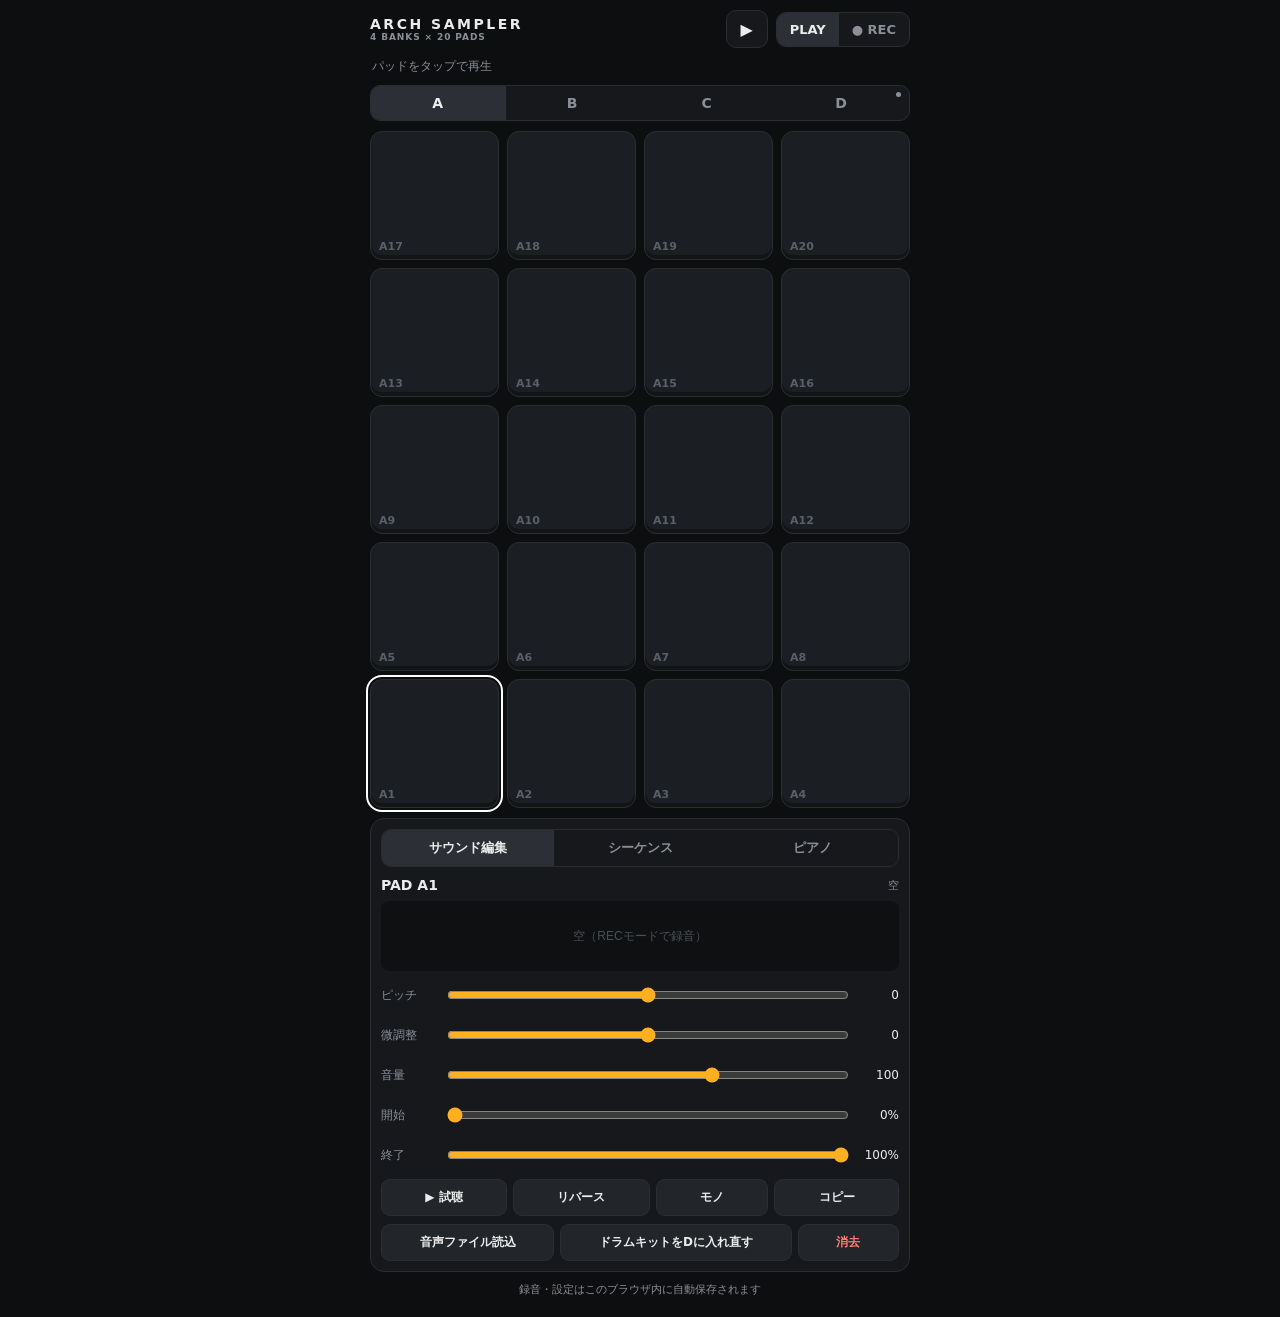
==== commit 6d8bd8ce: "ARCH SAMPLER: ピアノタブを追加（選択パッドの音で鍵盤・ドレミ演奏） Co-Authored-By: Claude Opus 5.5 <noreply@anthropic.com> Cla" ====
--- a/index.html
+++ b/index.html
@@ -8,7 +8,7 @@
 <title>ARCH SAMPLER</title>
 <style>
 :root{--bg:#0d0e10;--panel:#16181b;--line:#2a2d32;--text:#ececec;--dim:#8a8f98;--rec:#ff3b30;--acc:#ffb020}
-*{box-sizing:border-box;-webkit-tap-highlight-color:transparent;user-select:none;-webkit-user-select:none;-webkit-touch-callout:none}
+*{box-sizing:border-box;touch-action:manipulation;-webkit-tap-highlight-color:transparent;-webkit-text-size-adjust:100%;user-select:none;-webkit-user-select:none;-webkit-touch-callout:none}
 html,body{margin:0;background:var(--bg);color:var(--text);font-family:-apple-system,"Hiragino Sans","Noto Sans JP",system-ui,sans-serif;min-height:100%;overscroll-behavior:none}
 body{padding:env(safe-area-inset-top) env(safe-area-inset-right) env(safe-area-inset-bottom) env(safe-area-inset-left)}
 .app{max-width:560px;margin:0 auto;padding:10px;display:flex;flex-direction:column;gap:10px}
@@ -24,6 +24,7 @@
 .play.on{background:var(--acc);color:#000;border-color:var(--acc)}
 .hint{font-size:12px;color:var(--dim);min-height:17px;padding:0 2px}
 .hint.warn{color:var(--acc)}
+.pads,.pads *{touch-action:none!important}
 .pads{display:grid;grid-template-columns:repeat(4,1fr);gap:8px;touch-action:none}
 .pad{position:relative;aspect-ratio:1/1;border-radius:12px;background:#1b1e22;border:1px solid var(--line);box-shadow:inset 0 -4px 0 rgba(0,0,0,.35);display:flex;align-items:flex-end;justify-content:space-between;padding:6px 8px;font-size:11px;color:#5b6068;transition:transform .04s,filter .04s;touch-action:none;overflow:hidden}
 .pad.has{background:var(--c);color:rgba(0,0,0,.72);border-color:transparent}
@@ -62,6 +63,22 @@
 .step.on{background:var(--c,var(--acc));border-color:transparent}
 .step.now{box-shadow:0 0 0 2px #fff}
 .hidden{display:none!important}
+.ptop{display:flex;align-items:center;gap:6px;flex-wrap:wrap}
+.ptop .oct{width:38px;height:36px;border-radius:9px;border:1px solid var(--line);background:#22252a;color:var(--text);font-weight:800}
+.ptop .oct:disabled{opacity:.35}
+.ptop b.rg{font-size:12px;min-width:5.5em;text-align:center}
+.ptop select{font:inherit;font-size:16px;height:36px;border-radius:9px;border:1px solid var(--line);background:#22252a;color:var(--text);padding:0 6px;margin-left:auto}
+.pkwrap{overflow-x:auto;background:#0e1012;border-radius:10px;padding:8px 6px 6px}
+.pkeys,.pkeys *{touch-action:none!important}
+.pkeys{position:relative;display:grid;gap:2px;height:170px}
+.pk{background:#f3efe6;border-radius:0 0 7px 7px;box-shadow:inset 0 -6px 0 #d9d2c4;display:flex;flex-direction:column;justify-content:flex-end;align-items:center;padding-bottom:7px;color:#222;font-size:11px;font-weight:800}
+.pk small{font-size:9px;color:#8b8478;font-weight:700}
+.pk.c4{box-shadow:inset 0 -6px 0 var(--acc)}
+.pkb{position:absolute;top:0;height:58%;background:linear-gradient(#3a3d42,#111);border-radius:0 0 5px 5px;box-shadow:inset 0 -4px 0 #000;z-index:2}
+.pk.hit,.pkb.hit{background:var(--acc)}
+textarea{width:100%;font:inherit;font-size:16px;padding:10px;border-radius:9px;border:1px solid var(--line);background:#0e1012;color:var(--text);resize:vertical;min-height:60px;user-select:text;-webkit-user-select:text}
+.presets{display:flex;flex-wrap:wrap;gap:6px}
+.presets button{background:#22252a;border:1px solid var(--line);color:var(--dim);border-radius:999px;padding:6px 11px;font-size:12px;font-weight:700}
 .small{font-size:11px;color:var(--dim);line-height:1.5}
 </style>
 </head>
@@ -83,6 +100,7 @@
     <div class="seg tabs" id="tabSeg">
       <button data-tab="edit" class="on">サウンド編集</button>
       <button data-tab="seq">シーケンス</button>
+      <button data-tab="piano">ピアノ</button>
     </div>
 
     <div id="tab-edit" style="display:flex;flex-direction:column;gap:8px">
@@ -118,6 +136,22 @@
         <button id="clearSeq" class="danger">全クリア</button>
       </div>
       <div class="small">パッドを選んでステップをタップ。「タップで打ち込み」をONにして再生中にパッドを叩くと、近いステップに記録されます。</div>
+    </div>
+    <div id="tab-piano" class="hidden" style="flex-direction:column;gap:8px">
+      <div class="row"><b id="pianoName">PAD 1</b><span class="info" id="pianoInfo">空</span></div>
+      <div class="ptop">
+        <button class="oct" id="octDown" aria-label="1オクターブ下へ">◀</button><b class="rg" id="octRange"></b><button class="oct" id="octUp" aria-label="1オクターブ上へ">▶</button>
+        <select id="octCount" aria-label="鍵盤の数"><option value="1">1オクターブ</option><option value="2" selected>2オクターブ</option><option value="3">3オクターブ</option><option value="4">4オクターブ</option></select>
+      </div>
+      <div class="pkwrap"><div class="pkeys" id="pkeys"></div></div>
+      <div class="presets" id="presets"></div>
+      <textarea id="seqText">ドレミファソラシド</textarea>
+      <div class="ctl"><span>テンポ</span><input type="range" id="ptempo" min="60" max="200" step="1" value="110"><output id="ptempoO">110</output></div>
+      <div class="btns">
+        <button id="pPlay">▶ ドレミを演奏</button>
+        <button id="pStop">■ 止める</button>
+      </div>
+      <div class="small">選んでいるパッドの音がそのまま鍵盤になります。録った音の高さを自動で測り、ドはドの音で鳴ります。RECモードでパッドに「あー」と声を録れば、自分の声のピアノになります。<br>入力：「ー」でのばす／スペースで休み／シのあとのドは高いド／「ド↑」で1オクターブ上、「ソ↓」で下／「ド#」でシャープ。</div>
     </div>
   </section>
   <div class="small" style="text-align:center;padding-bottom:8px">録音・設定はこのブラウザ内に自動保存されます</div>
@@ -412,7 +446,7 @@
   $('selInfo').textContent = p.data ? (p.name ? p.name + ' · ' : '') + (p.data.length / p.sr).toFixed(2) + '秒' : '空';
   setCtl('pitch', p.pitch); setCtl('fine', p.fine); setCtl('vol', p.vol); setCtl('start', p.start); setCtl('end', p.end);
   $('revBtn').classList.toggle('on', p.rev); $('monoBtn').classList.toggle('on', p.mono);
-  renderPads(); drawWave(); renderSteps();
+  renderPads(); drawWave(); renderSteps(); pianoInfo();
 }
 function setCtl(id, v) { $(id).value = v; showCtl(id, v); }
 function showCtl(id, v) {
@@ -493,6 +527,8 @@
   [...$('tabSeg').children].forEach(x => x.classList.toggle('on', x === b));
   $('tab-edit').style.display = tab === 'edit' ? 'flex' : 'none';
   $('tab-seq').classList.toggle('hidden', tab !== 'seq'); $('tab-seq').style.display = tab === 'seq' ? 'flex' : 'none';
+  $('tab-piano').classList.toggle('hidden', tab !== 'piano'); $('tab-piano').style.display = tab === 'piano' ? 'flex' : 'none';
+  if (tab === 'piano') pianoInfo();
 };
 $('playBtn').onclick = togglePlay;
 
@@ -610,6 +646,126 @@
   try { localStorage.setItem('arch-sampler-drums', '1'); } catch (_) {}
 }
 
+// ---------- ピアノ（選択パッドの音で鍵盤演奏） ----------
+const C4 = 261.63, NOTE = ['ド','ド#','レ','レ#','ミ','ファ','ファ#','ソ','ソ#','ラ','ラ#','シ'];
+const PCK = 'zsxdcvgbhnjmq2w3er5t6y7ui';
+let octBase = -1, octCount = 2, seqTimers = [];
+function detectHz(d, sr) {
+  const W = 2048; if (d.length < W * 2) return null;
+  const minL = Math.floor(sr / 1100), maxL = Math.floor(sr / 50), hz = [];
+  const a0 = Math.floor(d.length * 0.15), a1 = Math.floor(d.length * 0.85) - W - maxL;
+  if (a1 <= a0) return null;
+  for (let f = 0; f < 10; f++) {
+    const st = Math.floor(a0 + (a1 - a0) * f / 9);
+    let r0 = 0; for (let k = 0; k < W; k++) r0 += d[st + k] * d[st + k];
+    if (r0 < 1e-3) continue;
+    const r = new Float32Array(maxL + 2);
+    for (let l = minL; l <= maxL + 1; l++) { let v = 0; for (let k = 0; k < W; k++) v += d[st + k] * d[st + k + l]; r[l] = v / r0; }
+    let best = 0; for (let l = minL + 1; l <= maxL; l++) if (r[l] > r[l - 1] && r[l] >= r[l + 1] && r[l] > best) best = r[l];
+    if (best < 0.5) continue;
+    for (let l = minL + 1; l <= maxL; l++) if (r[l] > r[l - 1] && r[l] >= r[l + 1] && r[l] > best * 0.9) {
+      const y0 = r[l - 1], y1 = r[l], y2 = r[l + 1], q = (y0 - y2) / (2 * (y0 - 2 * y1 + y2)) || 0; hz.push(sr / (l + q)); break;
+    }
+  }
+  if (!hz.length) return null; hz.sort((x, y) => x - y); return hz[hz.length >> 1];
+}
+function rootOf(i) {
+  const p = pads[i]; if (!p.data) return null;
+  const key = p.start + '/' + p.end;
+  if (p._rd !== p.data || p._rk !== key) {
+    const a = Math.floor(p.start / 1000 * p.data.length), b = Math.floor(p.end / 1000 * p.data.length);
+    p._root = detectHz(p.data.subarray(a, b), p.sr); p._rd = p.data; p._rk = key;
+  }
+  return p._root;
+}
+function noteLabel(hz) { const m = Math.round(12 * Math.log2(hz / C4)); return NOTE[((m % 12) + 12) % 12] + (4 + Math.floor(m / 12)); }
+function pianoInfo() {
+  if (tab !== 'piano') return;
+  const p = pads[sel]; $('pianoName').textContent = padName(sel) + ' の音';
+  if (!p.data) { $('pianoInfo').textContent = '空 — 音のあるパッドを選んでください'; return; }
+  const hz = rootOf(sel);
+  $('pianoInfo').textContent = hz ? `元の音 約${Math.round(hz)}Hz（${noteLabel(hz)}）` : '音程不明 → ドとして扱います';
+}
+function pianoPlay(semi, when, dur) {
+  const p = pads[sel];
+  if (!p.data) { hint('このパッドは空です。音のあるパッドを選ぶか、RECで声を録ってください', true); return; }
+  ensureCtx();
+  const t = Math.max(when || 0, ctx.currentTime);
+  const buf = getBuf(p, p.rev), D = buf.duration;
+  let s = p.start / 1000 * D, e = p.end / 1000 * D;
+  if (e < s + 0.01) e = Math.min(D, s + 0.01);
+  if (p.rev) { const s2 = D - e; e = D - s; s = s2; }
+  const root = rootOf(sel) || C4;
+  const rate = C4 * Math.pow(2, semi / 12 + p.fine / 1200) / root;
+  let len = (e - s) / rate; if (dur) len = Math.min(len, dur);
+  const src = ctx.createBufferSource(); src.buffer = buf; src.playbackRate.value = rate;
+  const g = ctx.createGain(), v = p.vol / 100;
+  g.gain.setValueAtTime(0, t); g.gain.linearRampToValueAtTime(v, t + 0.004);
+  g.gain.setValueAtTime(v, t + Math.max(0.005, len - 0.04)); g.gain.linearRampToValueAtTime(0, t + len);
+  src.connect(g); g.connect(master); src.start(t, s, Math.min(e - s, len * rate + 0.01));
+  setTimeout(() => {
+    const el = pkeysEl.querySelector(`[data-s="${semi}"]`);
+    if (el) { el.classList.add('hit'); setTimeout(() => el.classList.remove('hit'), Math.min(len * 1000, 250)); }
+  }, Math.max(0, (t - ctx.currentTime) * 1000));
+}
+const pkeysEl = $('pkeys');
+function buildKeys() {
+  const base = octBase * 12, ks = [];
+  for (let k = base; k <= base + octCount * 12; k++) ks.push({s: k, b: [1, 3, 6, 8, 10].includes(((k % 12) + 12) % 12)});
+  const wh = ks.filter(k => !k.b), W = wh.length;
+  pkeysEl.style.gridTemplateColumns = `repeat(${W},minmax(0,1fr))`;
+  pkeysEl.style.minWidth = (W * 22) + 'px';
+  pkeysEl.innerHTML = wh.map(k => { const nm = NOTE[((k.s % 12) + 12) % 12], pc = PCK[k.s - base] || '';
+    return `<div class="pk${k.s === 0 ? ' c4' : ''}" data-s="${k.s}">${nm}<small>${nm === 'ド' ? 4 + Math.floor(k.s / 12) : pc.toUpperCase()}</small></div>`; }).join('') +
+    ks.filter(k => k.b).map(k => { const wi = wh.findIndex(w => w.s === k.s - 1) + 1;
+      return `<div class="pkb" data-s="${k.s}" style="left:calc(100%/${W}*${wi} - 100%/${W}*.3);width:calc(100%/${W}*.6)"></div>`; }).join('');
+  $('octRange').textContent = `ド${4 + octBase}〜ド${4 + octBase + octCount}`;
+  $('octDown').disabled = octBase <= -3; $('octUp').disabled = octBase + octCount >= 4;
+}
+$('octDown').onclick = () => { octBase--; buildKeys(); };
+$('octUp').onclick = () => { octBase++; buildKeys(); };
+$('octCount').onchange = e => { octCount = +e.target.value; if (octBase + octCount > 4) octBase = 4 - octCount; buildKeys(); };
+let kDown = false, kLast = null;
+const keyAt = e => { const el = document.elementFromPoint(e.clientX, e.clientY); return el && el.closest('.pk,.pkb'); };
+const kPress = el => { if (!el || el === kLast) return; kLast = el; pianoPlay(+el.dataset.s); };
+pkeysEl.addEventListener('pointerdown', e => { e.preventDefault(); kDown = true; kLast = null; kPress(keyAt(e)); });
+pkeysEl.addEventListener('pointermove', e => { if (kDown) kPress(keyAt(e)); });
+['pointerup', 'pointercancel'].forEach(t => window.addEventListener(t, () => { kDown = false; kLast = null; }));
+window.addEventListener('keydown', e => {
+  if (tab !== 'piano' || e.repeat || e.target.closest('textarea,input')) return;
+  const k = PCK.indexOf(e.key.toLowerCase()); if (k >= 0) pianoPlay(octBase * 12 + k);
+});
+function parseSeq(txt) {
+  const out = [], map = [['ファ', 5], ['ド', 0], ['レ', 2], ['ミ', 4], ['ソ', 7], ['ラ', 9], ['シ', 11]];
+  let i = 0, prev = null;
+  while (i < txt.length) {
+    const ch = txt[i];
+    if (ch === 'ー' || ch === '-' || ch === '～') { if (out.length) out[out.length - 1].len++; i++; continue; }
+    if (/[\s、,。・]/.test(ch)) { out.push({s: null, len: 1}); i++; continue; }
+    const m = map.find(([k]) => txt.startsWith(k, i)); if (!m) { i++; continue; }
+    i += m[0].length; let n = m[1];
+    if (txt[i] === '#' || txt[i] === '♯') { n++; i++; }
+    if (txt[i] === '↑' || txt[i] === "'") { n += 12; i++; }
+    else if (txt[i] === '↓') { n -= 12; i++; }
+    else if (m[1] === 0 && prev !== null && prev >= 9 && prev < 12) n = 12;
+    out.push({s: n, len: 1}); prev = n;
+  }
+  return out;
+}
+function stopSeqText() { seqTimers.forEach(clearTimeout); seqTimers = []; }
+$('pPlay').onclick = () => {
+  ensureCtx(); stopSeqText();
+  const beat = 60 / +$('ptempo').value; let t = ctx.currentTime + 0.05;
+  for (const n of parseSeq($('seqText').value)) { if (n.s !== null) pianoPlay(n.s, t, Math.max(n.len * beat * 0.95, 0.12)); t += n.len * beat; }
+};
+$('pStop').onclick = () => { stopSeqText(); resetCtx(); };
+$('ptempo').oninput = e => { $('ptempoO').textContent = e.target.value; };
+const PRESETS = [['ドレミ', 'ドレミファソラシド'], ['かえるのうた', 'ドレミファミレド　ミファソラソファミ　ドー　ドー　ドー　ドー　ドドレレミミファファミーレードー'], ['きらきら星', 'ドドソソララソー　ファファミミレレドー　ソソファファミミレー　ソソファファミミレー　ドドソソララソー　ファファミミレレドー'], ['チューリップ', 'ドレミー　ドレミー　ソミレドレミレー']];
+$('presets').innerHTML = PRESETS.map((x, k) => `<button data-k="${k}">${x[0]}</button>`).join('');
+$('presets').onclick = e => { const b = e.target.closest('button'); if (b) { $('seqText').value = PRESETS[b.dataset.k][1]; $('pPlay').click(); } };
+['start', 'end'].forEach(id => $(id).addEventListener('change', pianoInfo));
+buildKeys();
+
 // ---------- persistence (IndexedDB, optional) ----------
 let db = null; const saveTimers = {};
 function openDB() {
@@ -631,6 +787,16 @@
 }
 
 try { const b = +localStorage.getItem('arch-sampler-bank'); if (b >= 0 && b < BANKS) bank = b; } catch (_) {}
+// iPad/iPhoneのダブルタップ拡大・ピンチ拡大を防ぐ
+let lastTouchEnd = 0;
+document.addEventListener('touchend', e => {
+  const now = Date.now();
+  if (e.target.closest('.pad,.pkeys')) e.preventDefault();                       // パッドはpointerdownで鳴らすのでOK
+  else if (now - lastTouchEnd < 350 && !e.target.closest('input')) { e.preventDefault(); e.target.click && e.target.closest('button') && e.target.closest('button').click(); }
+  lastTouchEnd = now;
+}, {passive: false});
+document.addEventListener('dblclick', e => e.preventDefault(), {passive: false});
+['gesturestart', 'gesturechange'].forEach(t => document.addEventListener(t, e => e.preventDefault(), {passive: false}));
 load().then(() => {
   let done = false; try { done = localStorage.getItem('arch-sampler-drums') === '1'; } catch (_) {}
   if (!done && !pads.slice(3 * PER).some(p => p.data)) installDrums();
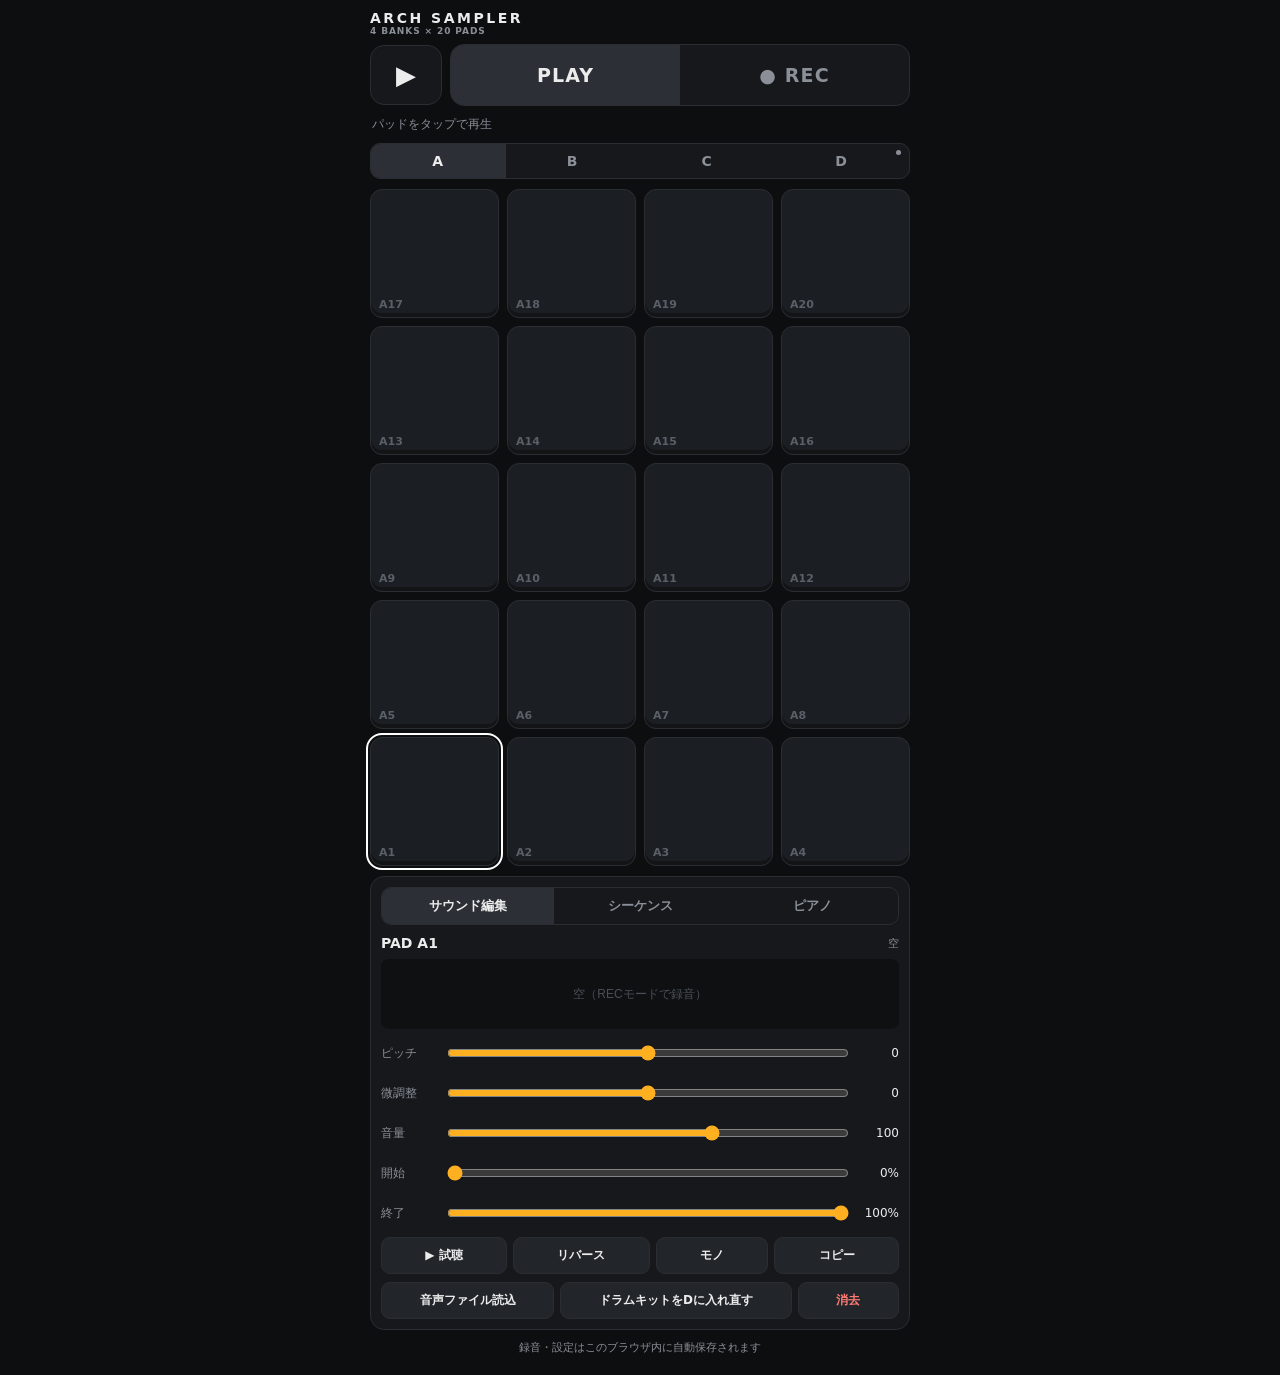
==== commit 9ff5d426: "ARCH SAMPLER: 再生・PLAY/RECボタンを大きく Co-Authored-By: Claude Opus 5.5 <noreply@anthropic.com> Claude-Sess" ====
--- a/index.html
+++ b/index.html
@@ -20,7 +20,11 @@
 .seg button{background:none;border:0;color:var(--dim);font-weight:700;font-size:13px;padding:9px 13px}
 .seg button.on{background:#2c3036;color:var(--text)}
 .seg button.rec.on{background:var(--rec);color:#fff}
-.play{width:42px;height:38px;border-radius:10px;border:1px solid var(--line);background:var(--panel);color:var(--text);font-size:16px}
+header{flex-wrap:wrap}
+header h1{flex:1 0 100%}
+.play{width:72px;height:60px;border-radius:14px;border:1px solid var(--line);background:var(--panel);color:var(--text);font-size:26px;flex:none}
+#modeSeg{flex:1;border-radius:14px}
+#modeSeg button{flex:1;height:60px;font-size:19px;letter-spacing:.06em}
 .play.on{background:var(--acc);color:#000;border-color:var(--acc)}
 .hint{font-size:12px;color:var(--dim);min-height:17px;padding:0 2px}
 .hint.warn{color:var(--acc)}
